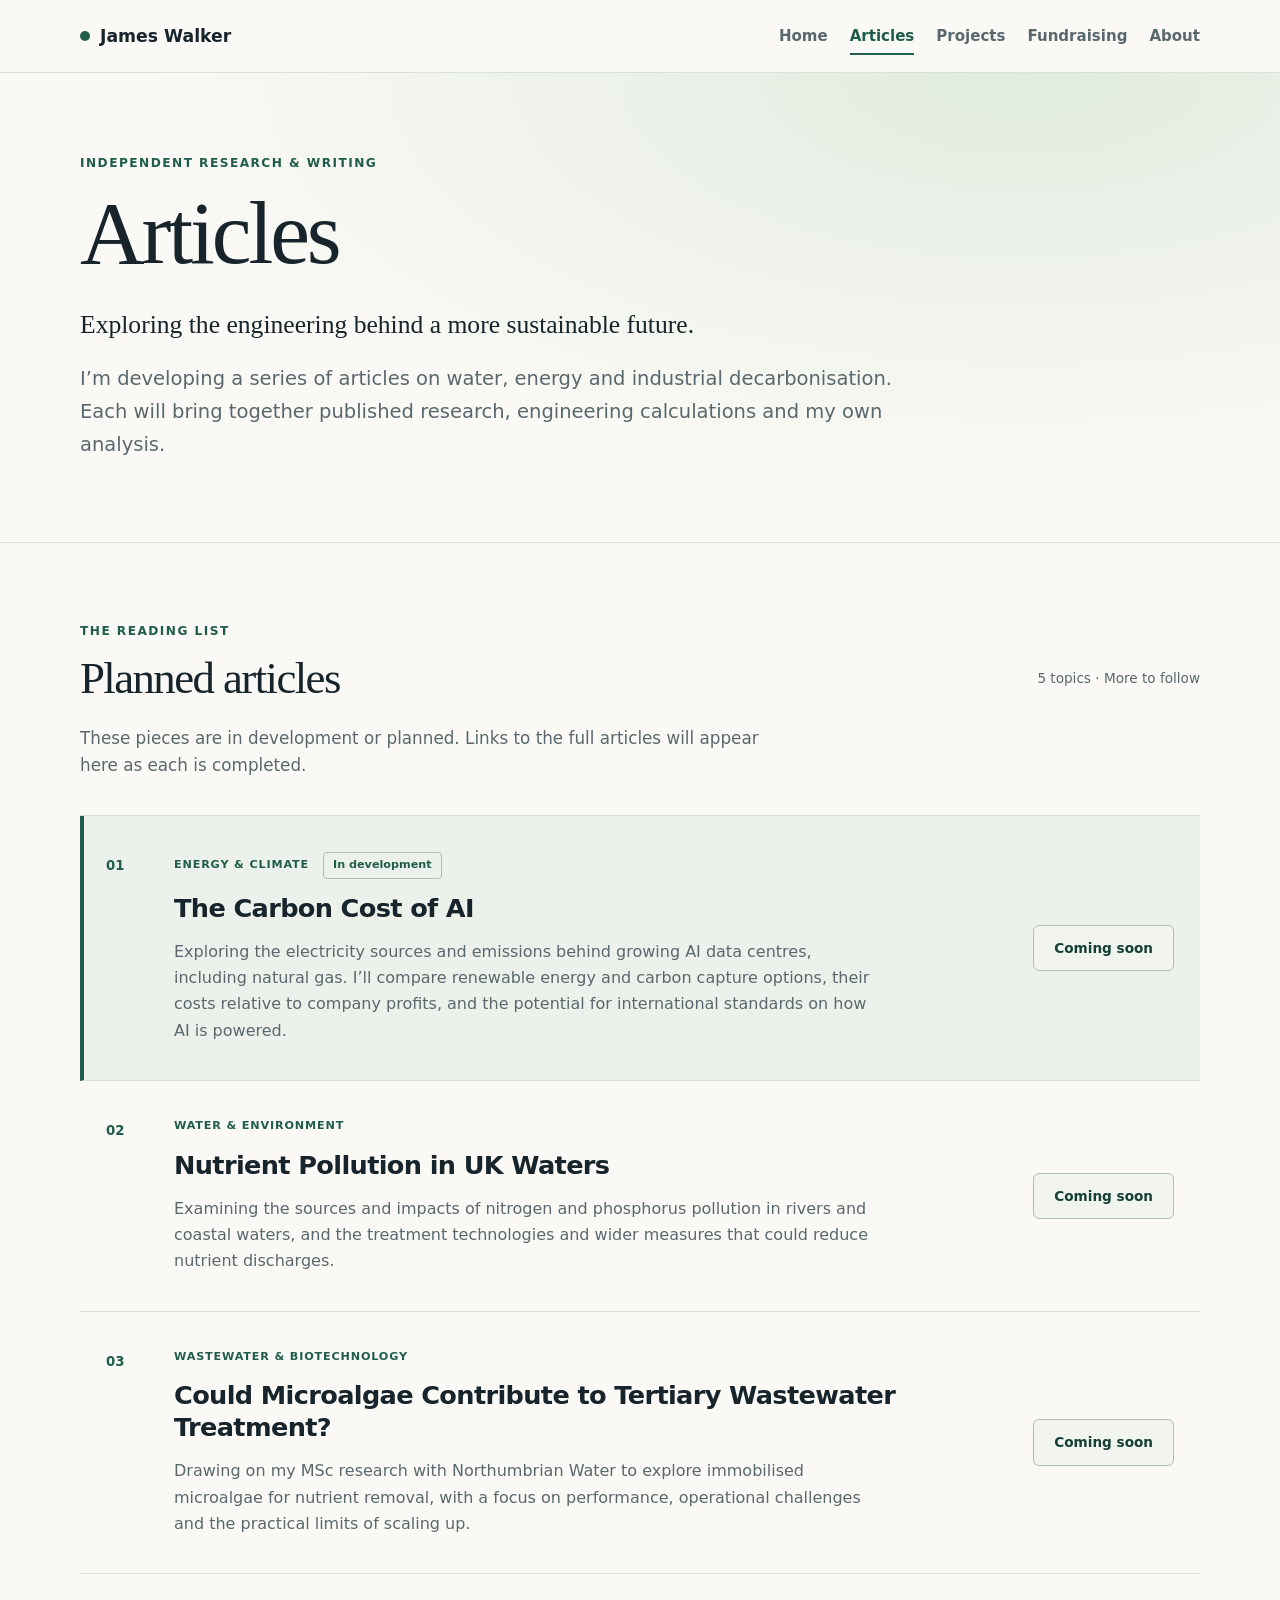
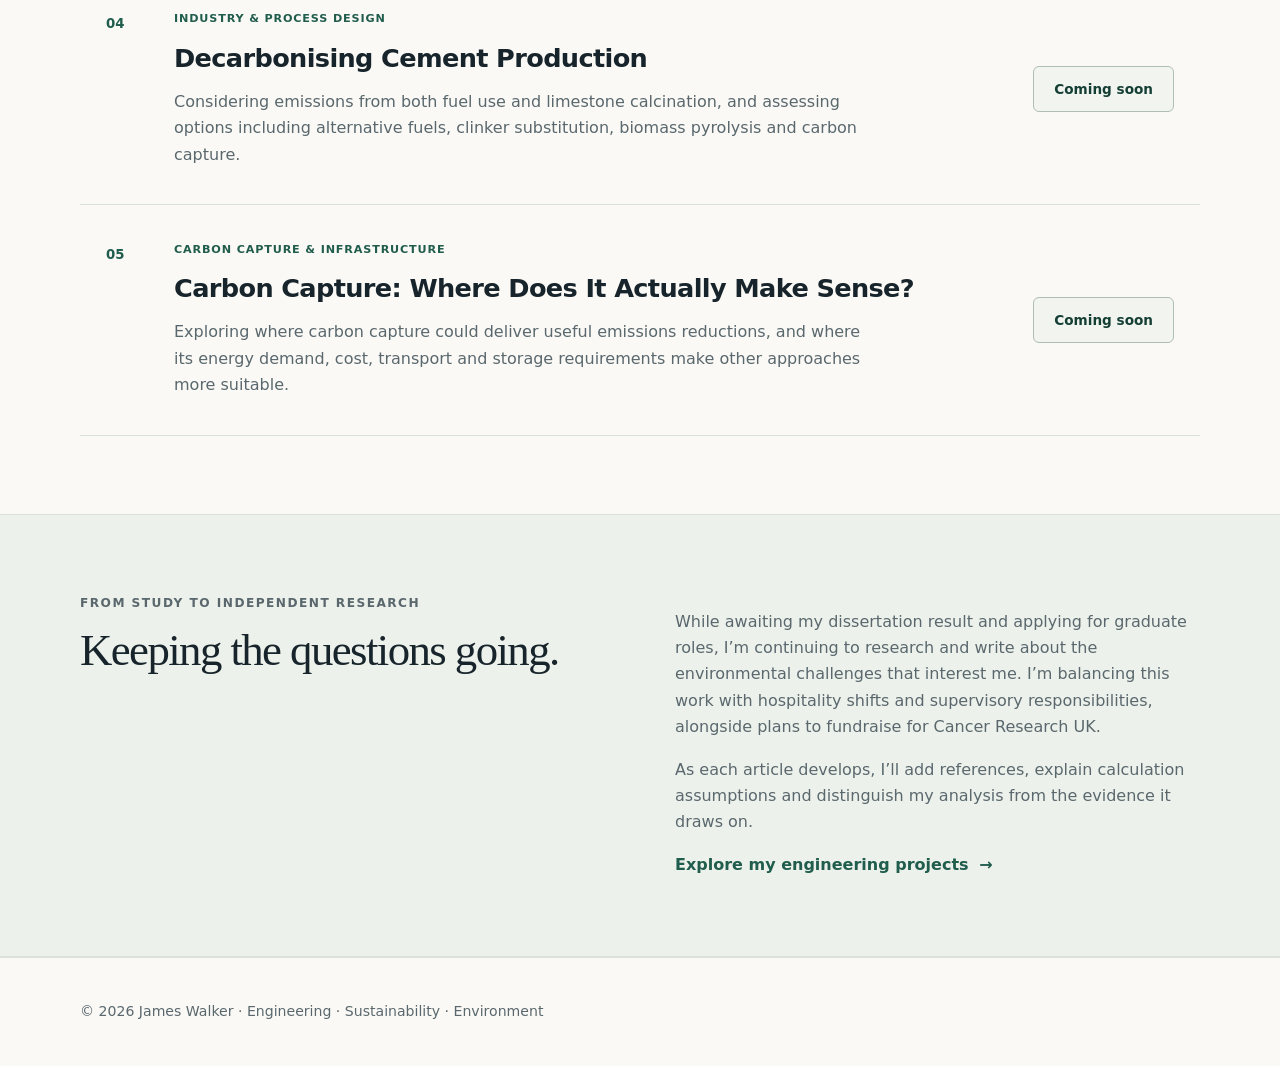
==== articles.html @ fddb204f "Refine portfolio layout and fundraising colours Simplify the homepage introduction and collection li" ====
<!DOCTYPE html>
<html lang="en">
<head>
  <meta charset="UTF-8">
  <meta name="viewport" content="width=device-width, initial-scale=1.0">
  <meta name="description" content="Planned engineering and sustainability articles by James Walker, covering AI emissions, water quality, microalgae, cement and carbon capture.">
  <link rel="canonical" href="https://jamesdwalker02.github.io/articles.html">
  <title>Articles | James Walker</title>
  <link rel="stylesheet" href="styles.css?v=20261007-1">
</head>
<body>
  <a class="skip-link" href="#main">Skip to content</a>
  <header>
    <div class="container nav">
      <a class="brand" href="index.html">James Walker</a>
      <nav aria-label="Main navigation">
        <a href="index.html">Home</a>
        <a class="active" aria-current="page" href="articles.html">Articles</a>
        <a href="projects.html">Projects</a>
        <a href="fundraising.html">Fundraising</a>
        <a href="index.html#about">About</a>
      </nav>
    </div>
  </header>
  <main id="main">
    <section class="articles-hero">
      <div class="container articles-hero-copy">
        <div>
          <p class="eyebrow">Independent research & writing</p>
          <h1>Articles</h1>
          <p class="intro">Exploring the engineering behind a more sustainable future.</p>
          <p class="page-description">I’m developing a series of articles on water, energy and industrial decarbonisation. Each will bring together published research, engineering calculations and my own analysis.</p>
        </div>
      </div>
    </section>
    <section class="section" aria-labelledby="planned-heading">
      <div class="container">
        <p class="eyebrow">The reading list</p>
        <div class="section-heading"><h2 id="planned-heading">Planned articles</h2><span class="collection-label">5 topics · More to follow</span></div>
        <p class="section-intro">These pieces are in development or planned. Links to the full articles will appear here as each is completed.</p>
        <div class="article-list">
          <article class="article-row article-row-featured">
            <span class="article-number" aria-hidden="true">01</span>
            <div class="article-copy">
              <p class="article-category">Energy & climate <span class="development-label">In development</span></p>
              <h3>The Carbon Cost of AI</h3>
              <p>Exploring the electricity sources and emissions behind growing AI data centres, including natural gas. I’ll compare renewable energy and carbon capture options, their costs relative to company profits, and the potential for international standards on how AI is powered.</p>
            </div>
            <!-- When published, replace this status box with an anchor to the completed article. -->
            <div class="article-availability"><span class="coming-soon">Coming soon</span></div>
          </article>
          <article class="article-row">
            <span class="article-number" aria-hidden="true">02</span>
            <div class="article-copy"><p class="article-category">Water & environment</p><h3>Nutrient Pollution in UK Waters</h3><p>Examining the sources and impacts of nitrogen and phosphorus pollution in rivers and coastal waters, and the treatment technologies and wider measures that could reduce nutrient discharges.</p></div>
            <div class="article-availability"><span class="coming-soon">Coming soon</span></div>
          </article>
          <article class="article-row">
            <span class="article-number" aria-hidden="true">03</span>
            <div class="article-copy"><p class="article-category">Wastewater & biotechnology</p><h3>Could Microalgae Contribute to Tertiary Wastewater Treatment?</h3><p>Drawing on my MSc research with Northumbrian Water to explore immobilised microalgae for nutrient removal, with a focus on performance, operational challenges and the practical limits of scaling up.</p></div>
            <div class="article-availability"><span class="coming-soon">Coming soon</span></div>
          </article>
          <article class="article-row">
            <span class="article-number" aria-hidden="true">04</span>
            <div class="article-copy"><p class="article-category">Industry & process design</p><h3>Decarbonising Cement Production</h3><p>Considering emissions from both fuel use and limestone calcination, and assessing options including alternative fuels, clinker substitution, biomass pyrolysis and carbon capture.</p></div>
            <div class="article-availability"><span class="coming-soon">Coming soon</span></div>
          </article>
          <article class="article-row">
            <span class="article-number" aria-hidden="true">05</span>
            <div class="article-copy"><p class="article-category">Carbon capture & infrastructure</p><h3>Carbon Capture: Where Does It Actually Make Sense?</h3><p>Exploring where carbon capture could deliver useful emissions reductions, and where its energy demand, cost, transport and storage requirements make other approaches more suitable.</p></div>
            <div class="article-availability"><span class="coming-soon">Coming soon</span></div>
          </article>
        </div>
      </div>
    </section>
    <section class="section alt">
      <div class="container two-col">
        <div><p class="eyebrow">From study to independent research</p><h2>Keeping the questions going.</h2></div>
        <div><p>While awaiting my dissertation result and applying for graduate roles, I’m continuing to research and write about the environmental challenges that interest me. I’m balancing this work with hospitality shifts and supervisory responsibilities, alongside plans to fundraise for Cancer Research UK.</p><p>As each article develops, I’ll add references, explain calculation assumptions and distinguish my analysis from the evidence it draws on.</p><a class="text-link" href="projects.html">Explore my engineering projects <span aria-hidden="true">→</span></a></div>
      </div>
    </section>
  </main>
  <footer><div class="container"><p>© 2026 James Walker · Engineering · Sustainability · Environment</p></div></footer>
</body>
</html>
---- styles.css ----
:root{--ink:#17242b;--muted:#5a686e;--paper:#f8faf9;--white:#fff;--green:#1f6b5b;--dark:#164f44;--soft:#e8f1ee;--line:#dce5e2}
*{box-sizing:border-box}html{scroll-behavior:smooth}body{margin:0;font-family:Inter,system-ui,-apple-system,"Segoe UI",sans-serif;color:var(--ink);background:var(--paper);line-height:1.65}.container{width:min(calc(100% - 40px),1120px);margin:auto}header{position:sticky;top:0;z-index:10;background:rgba(248,250,249,.95);border-bottom:1px solid var(--line);backdrop-filter:blur(10px)}.nav{min-height:72px;display:flex;align-items:center;justify-content:space-between;gap:30px}.brand{font-weight:800;text-decoration:none;color:var(--ink);font-size:1.08rem}nav{display:flex;gap:22px;flex-wrap:wrap}nav a{color:var(--muted);font-weight:600;text-decoration:none;font-size:.94rem}nav a:hover,.active{color:var(--green)}.hero{padding:105px 0 90px;background:linear-gradient(135deg,#f8faf9,#edf5f2);border-bottom:1px solid var(--line)}.hero-grid{display:grid;grid-template-columns:1.45fr .75fr;gap:70px;align-items:center}.eyebrow{margin:0 0 12px;color:var(--green);font-size:.76rem;font-weight:800;letter-spacing:.12em;text-transform:uppercase}h1,h2,h3{line-height:1.12;letter-spacing:-.035em}h1{margin:0;font-size:clamp(2.7rem,6vw,5.1rem);max-width:800px}h2{font-size:clamp(1.9rem,3.5vw,3rem);margin:0 0 20px}h3{font-size:1.35rem;margin:10px 0 12px}.intro{max-width:720px;color:var(--muted);font-size:1.1rem;margin:25px 0 30px}.button{display:inline-block;background:var(--green);color:white;text-decoration:none;font-weight:750;padding:12px 18px;border-radius:9px}.button:hover{background:var(--dark)}aside,.card{background:var(--white);border:1px solid var(--line);border-radius:15px;padding:28px}aside{box-shadow:0 16px 50px rgba(23,36,43,.07)}aside span,.card small,.fund-card small{color:var(--green);font-size:.75rem;font-weight:800;letter-spacing:.08em}.section{padding:78px 0}.alt{background:var(--soft);border-block:1px solid var(--line)}.grid{display:grid;grid-template-columns:repeat(3,1fr);gap:20px;margin-top:30px}.grid .card p,.two-col p,aside p{color:var(--muted)}.two-col{display:grid;grid-template-columns:1fr 1fr;gap:70px;align-items:start}.fund-card{background:var(--green);color:white;border-radius:16px;padding:34px}.fund-card small,.fund-card p{color:#e5f2ee}.fund-card strong{display:block;font-size:3rem;letter-spacing:-.04em;margin:8px 0}footer{border-top:1px solid var(--line);padding:28px 0;color:var(--muted);font-size:.88rem}@media(max-width:820px){.nav{align-items:flex-start;flex-direction:column;padding:18px 0}.hero{padding:70px 0 60px}.hero-grid,.grid,.two-col{grid-template-columns:1fr;gap:28px}.section{padding:58px 0}}@media(max-width:520px){.container{width:min(calc(100% - 28px),1120px)}h1{font-size:2.6rem}nav{gap:12px 16px}}

.donate-button {
  display: inline-block;
  margin-top: 12px;
  padding: 12px 18px;
  background: white;
  color: #1f6b5b;
  border-radius: 9px;
  text-decoration: none;
  font-weight: 750;
}

.donate-button:hover {
  background: #e8f1ee;
}

/* FUNDRAISING PAGE */

.fundraising-hero {
  padding: 90px 0 80px;
  background: linear-gradient(135deg, #f8faf9, #edf5f2);
  border-bottom: 1px solid var(--line);
}

.fundraising-hero-grid {
  display: grid;
  grid-template-columns: 1.3fr .7fr;
  gap: 70px;
  align-items: center;
}

.fundraising-hero h1 {
  font-size: clamp(2.8rem, 5vw, 4.7rem);
}

.story-grid {
  display: grid;
  grid-template-columns: .75fr 1.25fr;
  gap: 90px;
  align-items: start;
}

.story-text {
  max-width: 700px;
}

.story-text p {
  color: var(--muted);
  font-size: 1.05rem;
  margin-top: 0;
  margin-bottom: 20px;
}

.section-intro {
  color: var(--muted);
  max-width: 720px;
  font-size: 1.05rem;
  margin-bottom: 35px;
}

.challenge-list {
  display: grid;
  gap: 16px;
  margin-top: 35px;
}

.challenge-card {
  display: grid;
  grid-template-columns: 220px 1fr;
  gap: 35px;
  padding: 28px 30px;
  background: white;
  border: 1px solid var(--line);
  border-radius: 15px;
}

.challenge-card h3 {
  margin-top: 0;
}

.challenge-card p {
  color: var(--muted);
  margin-bottom: 10px;
  max-width: 720px;
}

.challenge-date {
  color: var(--green);
  font-size: .75rem;
  font-weight: 800;
  letter-spacing: .08em;
}

.status {
  display: inline-block;
  margin-top: 5px;
  padding: 5px 10px;
  border-radius: 20px;
  font-size: .72rem;
  font-weight: 750;
}

.status.confirmed {
  background: var(--green);
  color: white;
}

.status.planned {
  background: var(--soft);
  color: var(--dark);
}

.more-card {
  border: 2px dashed #b8cbc5;
  background: transparent;
}

.donation-cta {
  text-align: center;
  max-width: 720px;
}

.donation-cta p {
  color: var(--muted);
  font-size: 1.05rem;
  margin: 0 auto 25px;
}

@media(max-width:820px) {
  .fundraising-hero {
    padding: 65px 0 55px;
  }

  .fundraising-hero-grid,
  .story-grid,
  .challenge-card {
    grid-template-columns: 1fr;
    gap: 25px;
  }

  .challenge-card {
    padding: 24px;
  }
}

.fundraising-link {
  display: block;
  width: fit-content;
  margin-top: 16px;
  color: white;
  font-weight: 650;
  text-decoration: none;
}

.fundraising-link:hover {
  text-decoration: underline;
}

/* Portfolio refresh: shared navigation, editorial headings and article collection. */
:root { --paper: #faf9f5; --green: #205d4d; --dark: #153f35; --soft: #edf1eb; --line: #d9e1d9; }
body { -webkit-font-smoothing: antialiased; }
header { background: rgba(250, 249, 245, .97); }
.brand { display: inline-flex; align-items: center; gap: 10px; }
.brand::before { content: ""; width: 10px; height: 10px; border-radius: 50%; background: var(--green); }
nav a { padding: 5px 0; }
nav a.active { box-shadow: 0 2px 0 var(--green); }
main [id] { scroll-margin-top: 110px; }
h1, h2 { font-family: Georgia, "Times New Roman", serif; font-weight: 500; letter-spacing: -.035em; }
h1 { font-size: clamp(3rem, 5.4vw, 4.8rem); line-height: 1.08; }
h2 { line-height: 1.16; }
h3 { letter-spacing: -.025em; line-height: 1.25; }
.hero { padding: 86px 0; background: radial-gradient(ellipse at 90% 30%, #e1ebdf 0, transparent 55%), var(--paper); }
.hero-grid { grid-template-columns: 1.4fr 1fr; gap: 60px; }
.intro { font-size: 1.07rem; }
.hero-actions { display: flex; flex-wrap: wrap; align-items: center; gap: 22px; }
.button, .donate-button { border-radius: 6px; }
.button span { margin-left: 10px; }
.text-link { color: var(--green); font-weight: 700; text-decoration: none; text-underline-offset: 5px; }
.text-link:hover { text-decoration: underline; }
.text-link span { margin-left: 5px; }
.focus-card { padding: 35px; background: var(--dark); color: white; border-color: var(--dark); box-shadow: 0 22px 45px rgba(21, 63, 53, .12); }
.focus-card > span { color: #c3d8ce; text-transform: uppercase; }
.focus-card h2 { margin-top: 24px; font-size: 2.35rem; }
.focus-card p { color: #e0eae4; }
.focus-list { list-style: none; padding: 0; margin: 28px 0 0; }
.focus-list li { padding: 12px 0; border-top: 1px solid #527469; font-size: .94rem; }
.focus-list li span { color: #b7d0c3; margin-right: 16px; font-size: .76rem; }
.section-heading { display: flex; justify-content: space-between; align-items: center; gap: 24px; }
.section-heading h2 { margin-bottom: 0; }
.section-intro { margin-top: 20px; }
.card { border-radius: 12px; }
.article-preview-grid { display: grid; grid-template-columns: 1.4fr 1fr; gap: 24px; }
.feature-card { border-radius: 12px; padding: 34px; background: var(--dark); color: white; display: flex; flex-direction: column; }
.feature-meta { display: flex; align-items: center; flex-wrap: wrap; gap: 15px; justify-content: space-between; }
.feature-meta small { font-size: .72rem; font-weight: 800; letter-spacing: .09em; color: #c3d8ce; }
.status-light { padding: 4px 10px; font-size: .72rem; border: 1px solid #718e80; border-radius: 20px; color: #e0eae4; }
.feature-card h3 { font-family: Georgia, "Times New Roman", serif; font-size: clamp(2rem, 3vw, 2.7rem); font-weight: 500; margin: 32px 0 12px; }
.feature-card p { color: #e0eae4; max-width: 510px; margin-top: 0; }
.feature-footer { display: flex; gap: 20px; align-items: center; flex-wrap: wrap; margin-top: auto; padding-top: 24px; }
.feature-footer a { color: white; font-weight: 650; font-size: .88rem; text-decoration: none; text-underline-offset: 5px; }
.feature-footer a:hover { text-decoration: underline; }
.coming-soon { display: inline-block; border: 1px solid #aebeb3; background: #f2f5ef; color: var(--dark); padding: 11px 20px; border-radius: 6px; font-size: .85rem; font-weight: 700; white-space: nowrap; }
.coming-soon-light { color: white; background: #2b5447; border-color: #8ba798; }
.preview-card { display: flex; flex-direction: column; align-items: flex-start; padding: 34px; }
.preview-card h3 { font-family: Georgia, "Times New Roman", serif; font-weight: 500; font-size: 2rem; margin-top: 22px; }
.preview-card p { color: var(--muted); margin-top: 0; }
.preview-card .coming-soon { margin-top: auto; }
.preview-card .text-link { margin-top: 18px; font-size: .88rem; }
.articles-hero { padding: 80px 0; border-bottom: 1px solid var(--line); background: radial-gradient(ellipse at 80% 0, #e1ebdf 0, transparent 60%), var(--paper); }
.articles-hero-grid { display: grid; grid-template-columns: 1.35fr 1fr; align-items: center; gap: 80px; }
.articles-hero h1 { font-size: clamp(3.8rem, 7vw, 6rem); }
.articles-hero .intro { color: var(--ink); font-family: Georgia, "Times New Roman", serif; font-size: 1.6rem; line-height: 1.4; margin-bottom: 18px; }
.page-description { color: var(--muted); max-width: 580px; }
.research-note { border-radius: 12px; box-shadow: none; border-left: 4px solid var(--green); }
.research-note > span:first-child { text-transform: uppercase; }
.research-note h2 { font-size: 2rem; margin: 20px 0 16px; }
.research-note .status { color: var(--dark); }
.collection-label { color: var(--muted); font-size: .85rem; }
.article-list { border-top: 1px solid var(--line); }
.article-row { display: grid; grid-template-columns: 40px minmax(0, 1fr) 165px; gap: 28px; align-items: start; padding: 36px 26px; border-bottom: 1px solid var(--line); }
.article-row-featured { background: var(--soft); border-left: 4px solid var(--green); padding-left: 22px; }
.article-number { color: var(--green); font-size: .83rem; font-weight: 700; padding-top: 3px; }
.article-category { margin: 0 0 14px; color: var(--green); text-transform: uppercase; letter-spacing: .075em; font-size: .7rem; font-weight: 800; display: flex; flex-wrap: wrap; align-items: center; gap: 14px; }
.development-label { letter-spacing: 0; text-transform: none; padding: 3px 9px; border: 1px solid #aebeb3; border-radius: 4px; }
.article-copy h3 { margin: 0 0 14px; font-size: clamp(1.3rem, 2vw, 1.65rem); }
.article-copy > p:last-child { color: var(--muted); margin: 0; max-width: 700px; }
.article-availability { align-self: center; text-align: right; }
.skip-link { position: fixed; top: -100px; left: 16px; z-index: 100; padding: 10px 18px; color: white; background: var(--dark); }
.skip-link:focus { top: 12px; }
a:focus-visible { outline: 3px solid #b86b2d; outline-offset: 5px; }
@media (max-width: 820px) {
  .hero-grid, .article-preview-grid, .articles-hero-grid { grid-template-columns: 1fr; gap: 32px; }
  .hero, .articles-hero { padding: 58px 0; }
  .focus-card h2 { font-size: 2rem; }
  .section-heading { align-items: flex-start; flex-direction: column; gap: 14px; }
  .article-row { grid-template-columns: 30px minmax(0, 1fr); gap: 20px; padding: 28px 20px; }
  .article-row-featured { padding-left: 16px; }
  .article-availability { grid-column: 2; text-align: left; }
  main [id] { scroll-margin-top: 145px; }
}
@media (max-width: 520px) {
  .nav { gap: 12px; }
  nav { gap: 6px 15px; }
  nav a { font-size: .84rem; }
  h1 { font-size: 2.85rem; }
  .hero-actions { align-items: flex-start; flex-direction: column; gap: 18px; }
  .focus-card, .feature-card, .preview-card, .research-note { padding: 25px; }
  .article-row { grid-template-columns: 24px minmax(0, 1fr); gap: 14px; padding: 26px 12px; }
  .article-row-featured { padding-left: 8px; }
  .coming-soon { padding: 10px 16px; }
}
@media (prefers-reduced-motion: reduce) { html { scroll-behavior: auto; } }

/* Personal introduction and detailed project stories. */
.personal-note { padding: 32px; background: #f3f5ef; border-left: 4px solid var(--green); border-radius: 0 12px 12px 0; box-shadow: none; }
.personal-note h2 { font-size: 2rem; margin: 12px 0 20px; }
.personal-note p:not(.eyebrow) { color: var(--ink); font-size: .95rem; line-height: 1.7; margin: 0 0 18px; }
.personal-note p:last-child { margin-bottom: 0; }
.projects-hero { padding: 70px 0 60px; background: var(--soft); border-bottom: 1px solid var(--line); }
.projects-hero h1 { max-width: 900px; }
.projects-hero .page-description { max-width: 780px; }
.project-index { display: flex; flex-wrap: wrap; gap: 12px; margin-top: 30px; }
.project-index a { border: 1px solid #aebeb3; border-radius: 6px; padding: 8px 13px; color: var(--dark); background: var(--paper); font-size: .88rem; }
.project-index a:hover { background: white; }
.project-detail { display: grid; grid-template-columns: 1fr 1.4fr; gap: 70px; align-items: start; }
.project-title h2 { font-size: clamp(2rem, 3vw, 2.8rem); }
.project-title > p:last-child { color: var(--muted); max-width: 330px; }
.project-body > p { color: var(--muted); margin: 0 0 22px; }
.project-body h3 { margin: 28px 0 12px; font-size: 1.15rem; }
.project-skills { padding-left: 20px; color: var(--muted); margin: 0 0 24px; }
.project-skills li { padding: 3px 0; }
.project-source { font-size: .86rem; }
.project-source a { color: var(--green); text-underline-offset: 3px; }
.grid .text-link { display: inline-block; margin-top: 8px; font-size: .86rem; }
@media (max-width: 820px) {
  .project-detail { grid-template-columns: 1fr; gap: 24px; }
  .project-title > p:last-child { max-width: 100%; }
  .projects-hero { padding: 50px 0; }
}
@media (max-width: 520px) {
  .personal-note { padding: 24px; }
  .project-index { gap: 10px; }
}

/* Official Cancer Research UK fundraiser artwork, displayed without cropping. */
.charity-artwork { margin: 24px 0 0; }
.charity-artwork img { display: block; width: 180px; max-width: 100%; height: auto; }

/* Personal photographs: preserve complete images and pair them with their context. */
.fundraising-overview { align-items: center; }
.race-photo { margin: 24px 0 0; }
.race-photo img { display: block; width: 100%; height: auto; border-radius: 10px; }
.race-photo figcaption { margin-top: 12px; color: var(--muted); font-size: .88rem; line-height: 1.6; }
.fundraising-sidebar .charity-artwork img { width: 140px; margin: 0 auto; }
.project-photo-section { margin-top: 50px; }
.project-photo-section > h3 { font-family: Georgia, "Times New Roman", serif; font-weight: 500; font-size: 1.7rem; margin-bottom: 24px; }
.project-photo-grid { display: grid; grid-template-columns: repeat(4, minmax(0, 1fr)); gap: 20px; }
.project-photo { margin: 0; background: white; border: 1px solid var(--line); border-radius: 10px; overflow: hidden; }
.project-photo a { display: block; }
.project-photo img { display: block; width: 100%; height: auto; }
.project-photo figcaption { padding: 18px; color: var(--muted); font-size: .86rem; line-height: 1.6; }
.project-photo figcaption strong { display: block; color: var(--ink); font-size: 1rem; margin-bottom: 8px; }
@media (max-width: 980px) { .project-photo-grid { grid-template-columns: repeat(2, minmax(0, 1fr)); } }
@media (max-width: 520px) { .project-photo-grid { grid-template-columns: 1fr; } }

/* A quieter homepage introduction and clearer article context. */
.home-hero { padding: 60px 0; }
.home-introduction { display: grid; gap: 28px; }
.home-hero h1 { max-width: 100%; font-family: inherit; font-weight: 500; font-size: clamp(1.7rem, 3.2vw, 2.5rem); line-height: 1.3; letter-spacing: -.025em; }
.home-hero .intro { max-width: 940px; font-size: 1.12rem; margin: 22px 0 0; }
.home-hero .personal-note { padding: 28px 32px; }
.home-hero .personal-note h2 { margin: 0 0 18px; font-size: 1.8rem; }
.home-hero .personal-note p { max-width: 940px; font-size: 1rem; }
.grid .card .project-mark { display: inline-block; margin: 2px 0 8px; padding: 5px 10px; border-radius: 5px; background: var(--soft); color: var(--dark); font-size: .82rem; font-weight: 700; }
.articles-hero .page-description { max-width: 850px; font-size: 1.22rem; line-height: 1.7; margin-bottom: 0; }
.projects-hero .page-description { margin-top: 24px; }

/* Fundraising uses the blue, purple and pink of the CRUK artwork. */
.cruk-theme {
  --ink: #201451;
  --muted: #51496a;
  --green: #44258e;
  --dark: #28155f;
  --soft: #f1edfa;
  --line: #ddd3ee;
  --cruk-blue: #243b98;
  --cruk-purple: #64268e;
  --cruk-pink: #d5007f;
  --cruk-pink-dark: #b10069;
  color: var(--ink);
}
.fundraising-highlight { background: linear-gradient(125deg, #eaf0ff, #f3edff 55%, #ffeaf5); border-block: 1px solid var(--line); border-top: 4px solid var(--cruk-pink); }
.fundraising-highlight h2 { color: var(--cruk-purple); }
.cruk-theme .fund-card { background: linear-gradient(125deg, var(--cruk-blue), var(--cruk-purple)); border: 1px solid #7660aa; box-shadow: 0 16px 40px rgba(51, 27, 109, .12); }
.cruk-theme .fund-card small, .cruk-theme .fund-card p { color: #f5efff; }
.cruk-theme .donate-button, .cruk-theme .button { background: var(--cruk-pink); color: white; border: 2px solid transparent; min-height: 52px; padding: 13px 18px; text-align: center; line-height: 1.4; }
.cruk-theme .donate-button:hover, .cruk-theme .button:hover { background: var(--cruk-pink-dark); }
.fundraising-actions { display: grid; gap: 12px; margin-top: 24px; }
.fundraising-actions > a { display: flex; align-items: center; justify-content: space-between; gap: 12px; width: 100%; margin: 0; }
.cruk-theme .fundraising-link { padding: 13px 18px; min-height: 52px; border: 2px solid white; border-radius: 6px; background: white; color: var(--cruk-blue); font-weight: 750; line-height: 1.4; text-decoration: none; }
.cruk-theme .fundraising-link:hover { background: #f8eafa; border-color: #f8eafa; }
.fundraising-highlight .charity-artwork { width: fit-content; margin: 24px auto 0; padding: 16px; background: white; border: 1px solid var(--line); border-radius: 12px; }
.fundraising-highlight .charity-artwork img { width: 150px; }
.cruk-theme a:focus-visible { outline-color: #ffb830; }

.fundraising-page { background: #f9f6ff; }
.fundraising-page header { background: rgba(249, 246, 255, .97); }
.fundraising-page .fundraising-hero { background: linear-gradient(125deg, var(--cruk-blue), var(--cruk-purple)); color: white; }
.fundraising-page .fundraising-hero .eyebrow { color: #ffd0eb; }
.fundraising-page .fundraising-hero .intro { color: #f5efff; }
.fundraising-page .fundraising-hero .fund-card { background: rgba(255, 255, 255, .1); border-color: rgba(255, 255, 255, .35); box-shadow: none; }
.fundraising-page .section { background: #f9f6ff; }
.fundraising-page .section.alt { background: linear-gradient(125deg, #eef0ff, #f3edff 55%, #ffeaf5); }
.fundraising-page .challenge-card { border-color: var(--line); border-left: 4px solid var(--cruk-blue); }
.fundraising-page .more-card { border: 2px dashed #b291cf; background: white; }
.fundraising-page .section:last-child { background: #ffeaf5; border-top: 1px solid var(--line); }
.fundraising-page footer { background: #f1edfa; }
@media (max-width: 520px) {
  .home-hero { padding: 42px 0; }
  .home-hero .personal-note { padding: 24px; }
  .home-hero .intro, .articles-hero .page-description { font-size: 1.08rem; }
  .fundraising-highlight .fund-card { padding: 26px; }
}
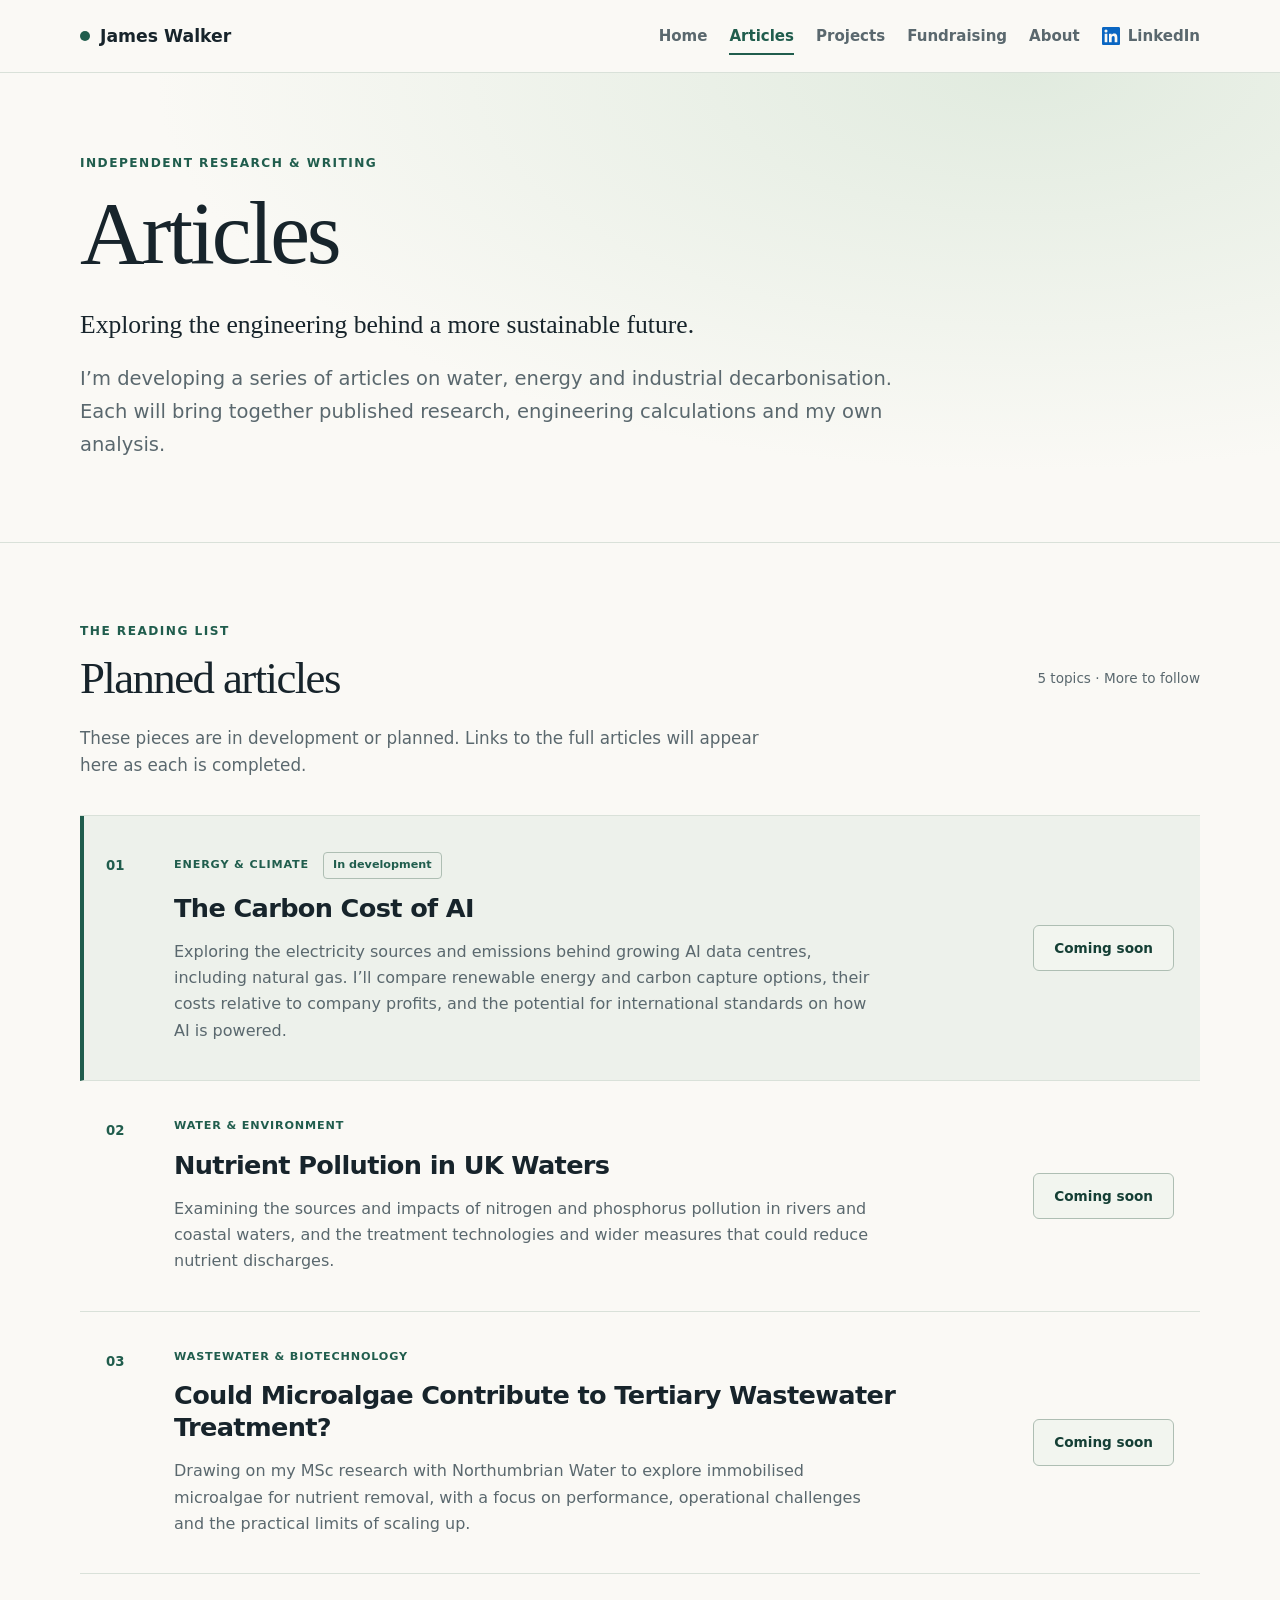
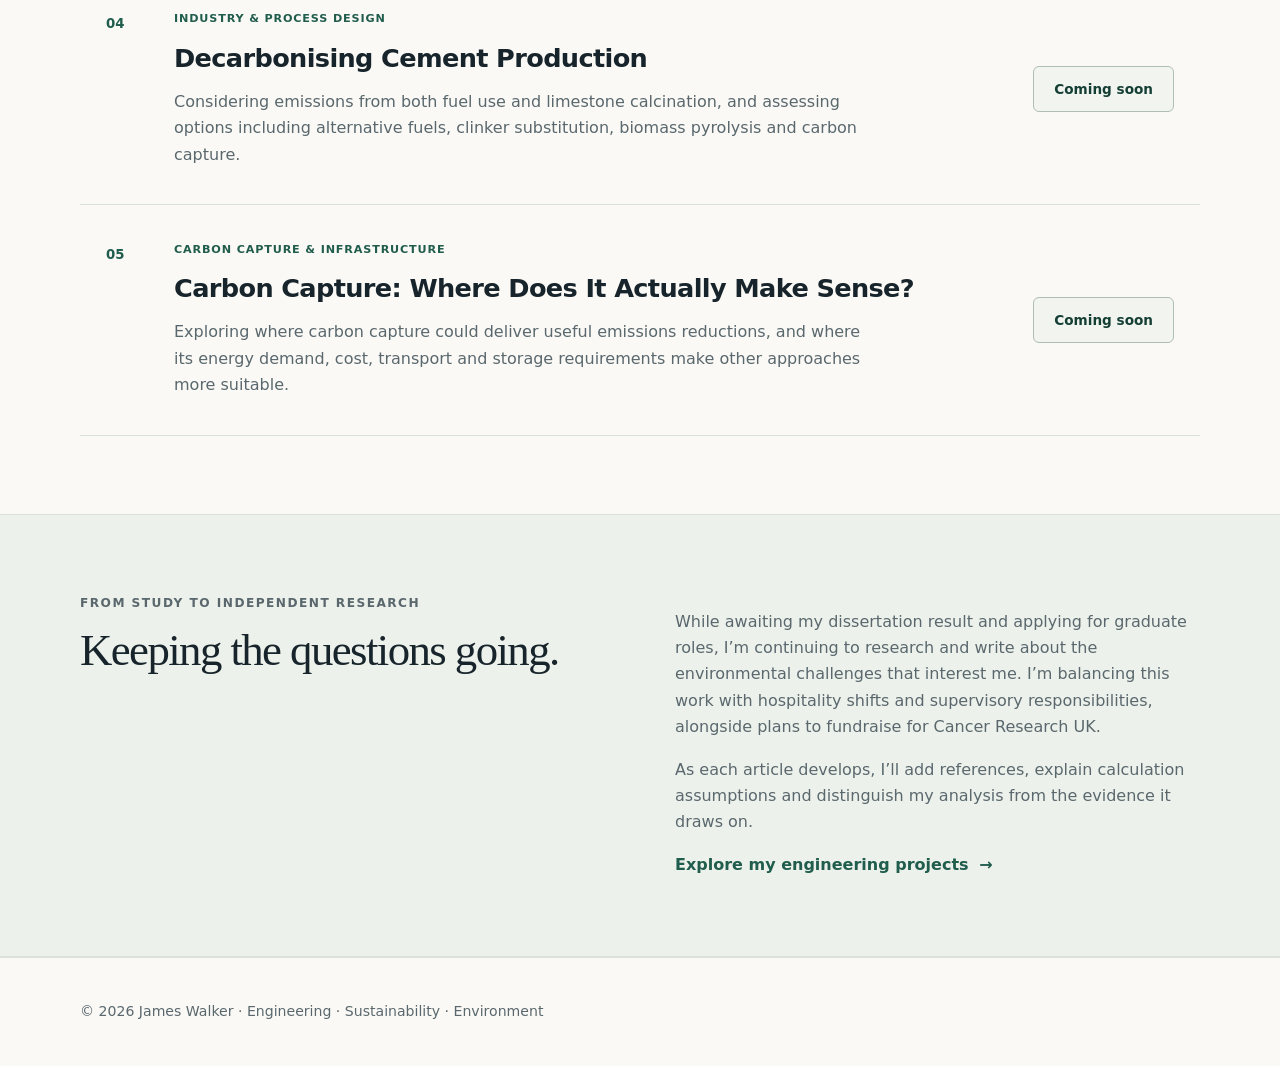
==== commit 7ba21bf8: "Add LinkedIn links to portfolio navigation and About Link James’s public LinkedIn profile from the n" ====
--- a/articles.html
+++ b/articles.html
@@ -6,7 +6,7 @@
   <meta name="description" content="Planned engineering and sustainability articles by James Walker, covering AI emissions, water quality, microalgae, cement and carbon capture.">
   <link rel="canonical" href="https://jamesdwalker02.github.io/articles.html">
   <title>Articles | James Walker</title>
-  <link rel="stylesheet" href="styles.css?v=20261007-1">
+  <link rel="stylesheet" href="styles.css?v=20261007-3">
 </head>
 <body>
   <a class="skip-link" href="#main">Skip to content</a>
@@ -19,6 +19,7 @@
         <a href="projects.html">Projects</a>
         <a href="fundraising.html">Fundraising</a>
         <a href="index.html#about">About</a>
+        <a class="linkedin-link" href="https://www.linkedin.com/in/jamesdwalker2002/" target="_blank" rel="noopener noreferrer"><img src="linkedin.svg" alt="" width="18" height="18">LinkedIn</a>
       </nav>
     </div>
   </header>
--- a/styles.css
+++ b/styles.css
@@ -254,6 +254,12 @@
 @media (prefers-reduced-motion: reduce) { html { scroll-behavior: auto; } }
 
 /* Personal introduction and detailed project stories. */
+header nav { align-items: center; }
+.linkedin-link { display: inline-flex; align-items: center; gap: 8px; white-space: nowrap; }
+.linkedin-link img { display: block; flex: none; width: 18px; height: 18px; }
+.about-links { display: flex; flex-wrap: wrap; align-items: center; gap: 14px 26px; margin-top: 24px; }
+.about-links .linkedin-link { color: var(--green); font-weight: 700; text-decoration: none; text-underline-offset: 5px; }
+.about-links .linkedin-link:hover { text-decoration: underline; }
 .personal-note { padding: 32px; background: #f3f5ef; border-left: 4px solid var(--green); border-radius: 0 12px 12px 0; box-shadow: none; }
 .personal-note h2 { font-size: 2rem; margin: 12px 0 20px; }
 .personal-note p:not(.eyebrow) { color: var(--ink); font-size: .95rem; line-height: 1.7; margin: 0 0 18px; }
@@ -266,7 +272,7 @@
 .project-index a:hover { background: white; }
 .project-detail { display: grid; grid-template-columns: 1fr 1.4fr; gap: 70px; align-items: start; }
 .project-title h2 { font-size: clamp(2rem, 3vw, 2.8rem); }
-.project-title > p:last-child { color: var(--muted); max-width: 330px; }
+.project-title > p:not(.eyebrow):not(.project-mark) { color: var(--muted); max-width: 330px; }
 .project-body > p { color: var(--muted); margin: 0 0 22px; }
 .project-body h3 { margin: 28px 0 12px; font-size: 1.15rem; }
 .project-skills { padding-left: 20px; color: var(--muted); margin: 0 0 24px; }
@@ -276,7 +282,7 @@
 .grid .text-link { display: inline-block; margin-top: 8px; font-size: .86rem; }
 @media (max-width: 820px) {
   .project-detail { grid-template-columns: 1fr; gap: 24px; }
-  .project-title > p:last-child { max-width: 100%; }
+  .project-title > p:not(.eyebrow):not(.project-mark) { max-width: 100%; }
   .projects-hero { padding: 50px 0; }
 }
 @media (max-width: 520px) {
@@ -316,6 +322,7 @@
 .grid .card .project-mark { display: inline-block; margin: 2px 0 8px; padding: 5px 10px; border-radius: 5px; background: var(--soft); color: var(--dark); font-size: .82rem; font-weight: 700; }
 .articles-hero .page-description { max-width: 850px; font-size: 1.22rem; line-height: 1.7; margin-bottom: 0; }
 .projects-hero .page-description { margin-top: 24px; }
+.project-title .project-mark { display: inline-block; margin-top: 12px; padding: 6px 12px; border: 1px solid #cadad1; border-radius: 6px; background: var(--paper); color: var(--dark); font-size: .86rem; }
 
 /* Fundraising uses the blue, purple and pink of the CRUK artwork. */
 .cruk-theme {
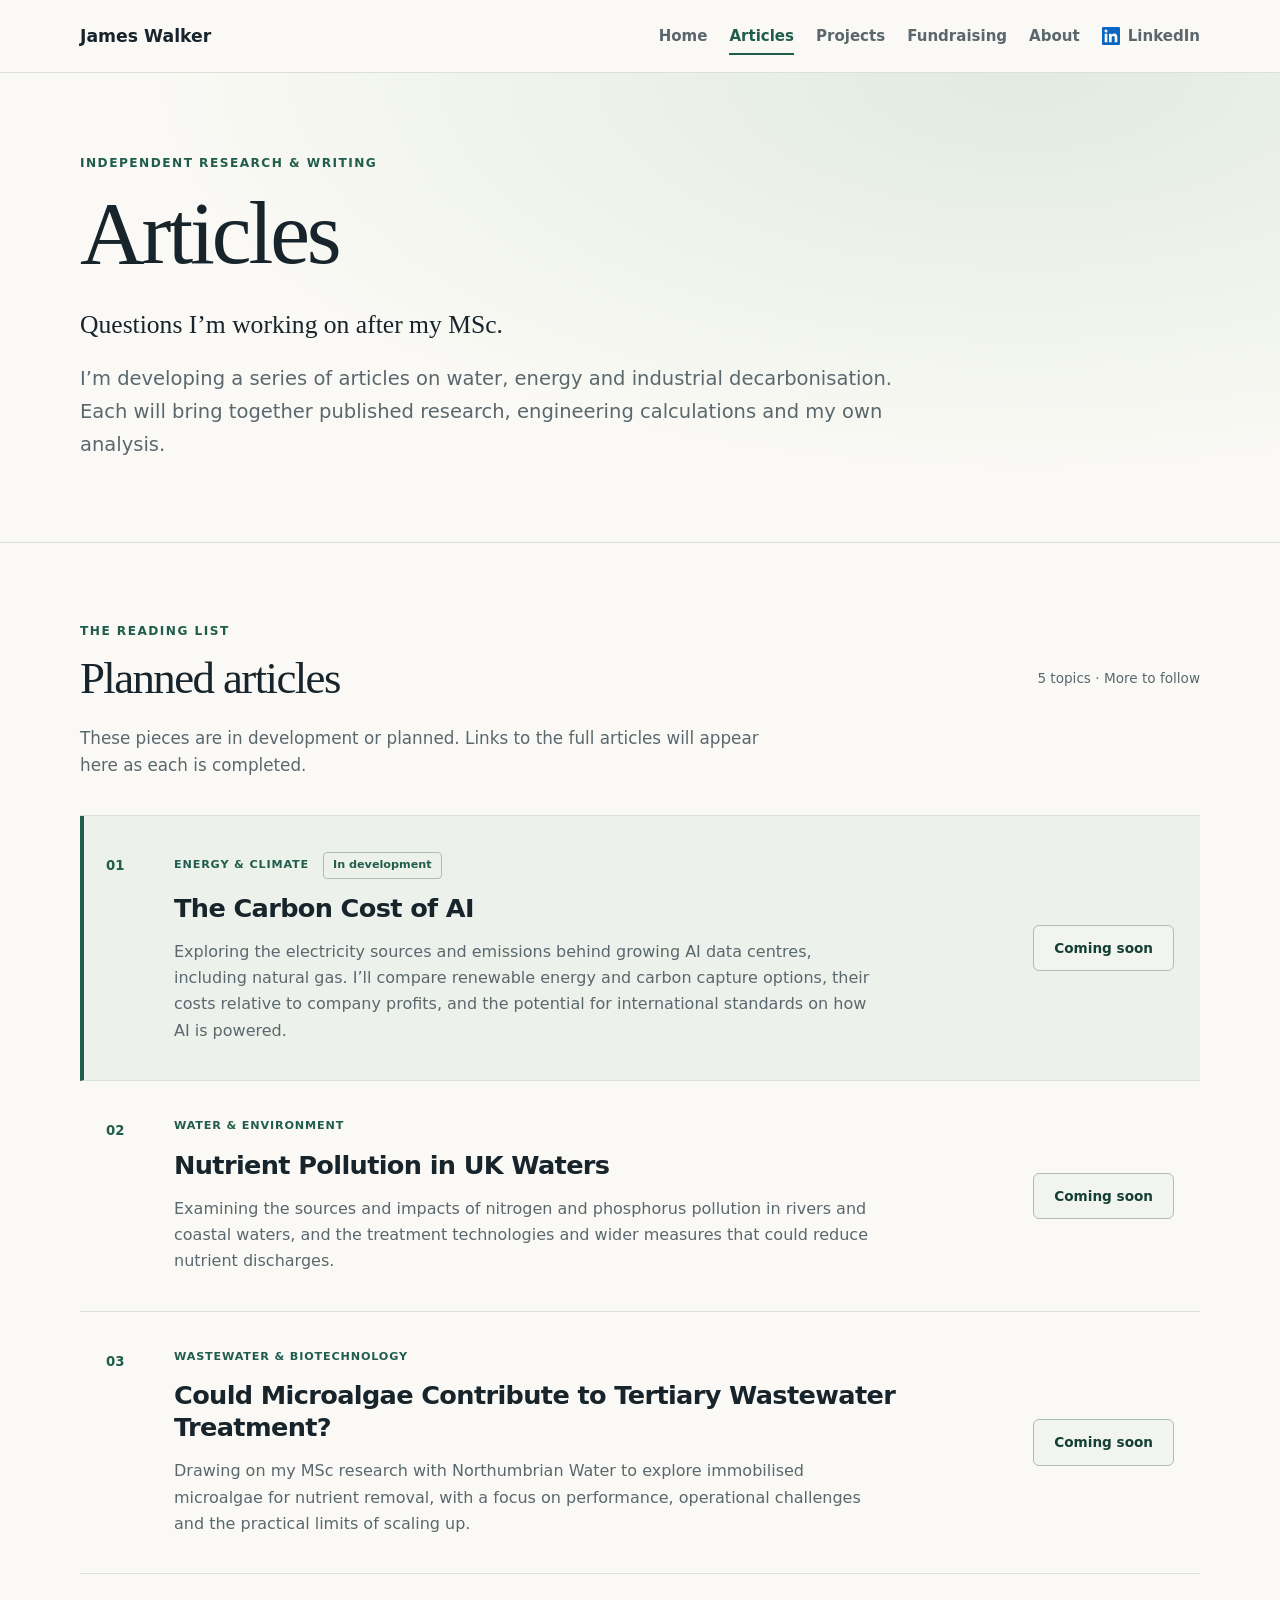
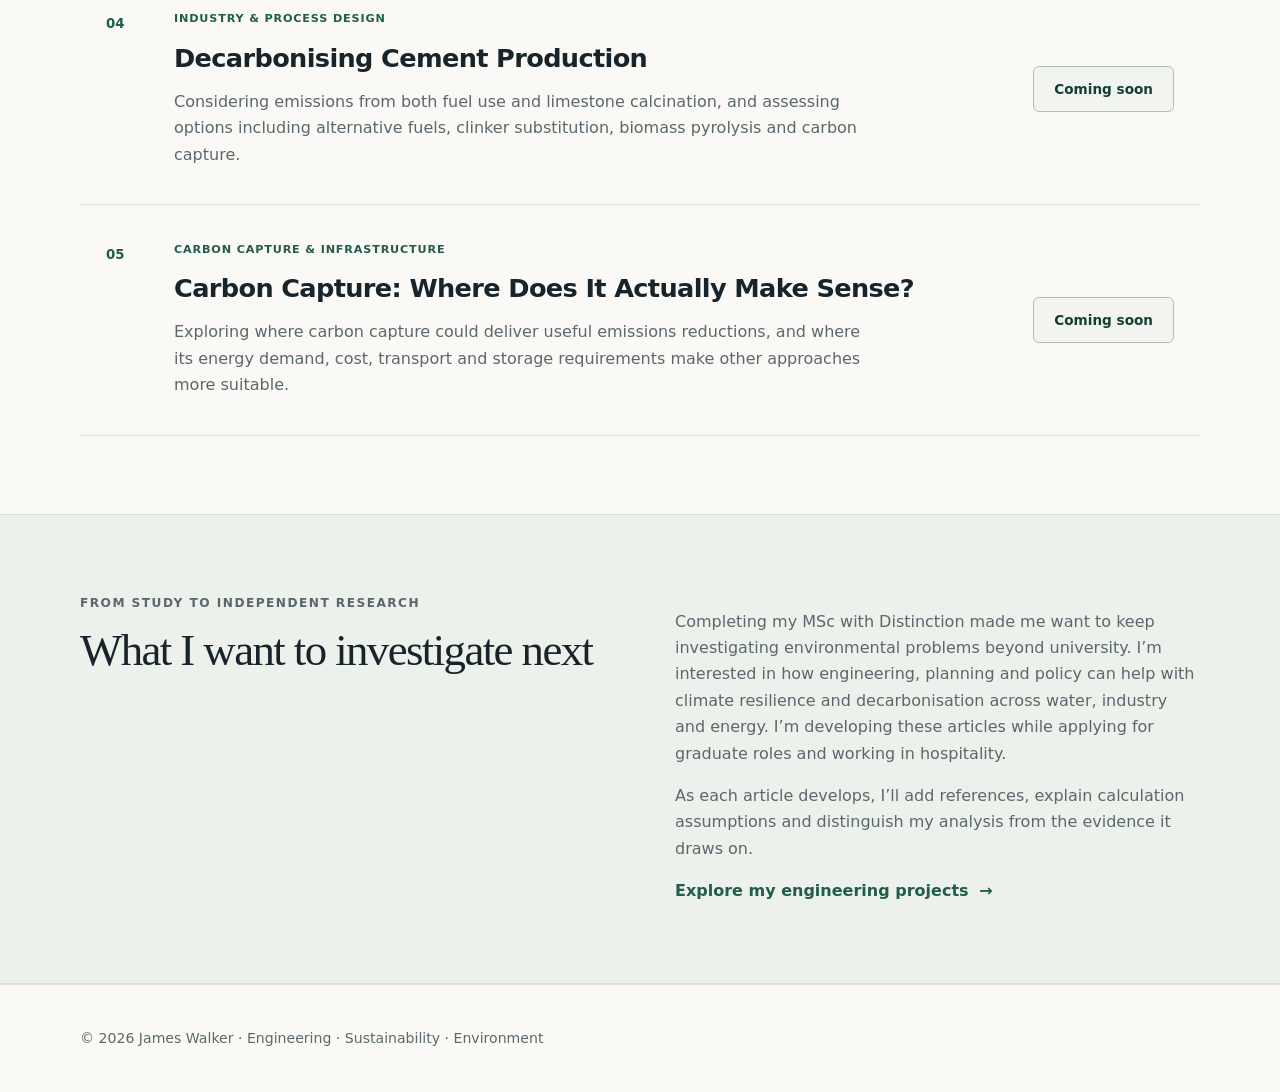
==== commit 4bc3a317: "Update MSc results, personal profile and fundraising plans Move Cancer Research UK below the introdu" ====
--- a/articles.html
+++ b/articles.html
@@ -6,7 +6,7 @@
   <meta name="description" content="Planned engineering and sustainability articles by James Walker, covering AI emissions, water quality, microalgae, cement and carbon capture.">
   <link rel="canonical" href="https://jamesdwalker02.github.io/articles.html">
   <title>Articles | James Walker</title>
-  <link rel="stylesheet" href="styles.css?v=20261007-3">
+  <link rel="stylesheet" href="styles.css?v=20261103-1">
 </head>
 <body>
   <a class="skip-link" href="#main">Skip to content</a>
@@ -29,7 +29,7 @@
         <div>
           <p class="eyebrow">Independent research & writing</p>
           <h1>Articles</h1>
-          <p class="intro">Exploring the engineering behind a more sustainable future.</p>
+          <p class="intro">Questions I’m working on after my MSc.</p>
           <p class="page-description">I’m developing a series of articles on water, energy and industrial decarbonisation. Each will bring together published research, engineering calculations and my own analysis.</p>
         </div>
       </div>
@@ -75,8 +75,8 @@
     </section>
     <section class="section alt">
       <div class="container two-col">
-        <div><p class="eyebrow">From study to independent research</p><h2>Keeping the questions going.</h2></div>
-        <div><p>While awaiting my dissertation result and applying for graduate roles, I’m continuing to research and write about the environmental challenges that interest me. I’m balancing this work with hospitality shifts and supervisory responsibilities, alongside plans to fundraise for Cancer Research UK.</p><p>As each article develops, I’ll add references, explain calculation assumptions and distinguish my analysis from the evidence it draws on.</p><a class="text-link" href="projects.html">Explore my engineering projects <span aria-hidden="true">→</span></a></div>
+        <div><p class="eyebrow">From study to independent research</p><h2>What I want to investigate next</h2></div>
+        <div><p>Completing my MSc with Distinction made me want to keep investigating environmental problems beyond university. I’m interested in how engineering, planning and policy can help with climate resilience and decarbonisation across water, industry and energy. I’m developing these articles while applying for graduate roles and working in hospitality.</p><p>As each article develops, I’ll add references, explain calculation assumptions and distinguish my analysis from the evidence it draws on.</p><a class="text-link" href="projects.html">Explore my engineering projects <span aria-hidden="true">→</span></a></div>
       </div>
     </section>
   </main>
--- a/styles.css
+++ b/styles.css
@@ -302,10 +302,10 @@
 .fundraising-sidebar .charity-artwork img { width: 140px; margin: 0 auto; }
 .project-photo-section { margin-top: 50px; }
 .project-photo-section > h3 { font-family: Georgia, "Times New Roman", serif; font-weight: 500; font-size: 1.7rem; margin-bottom: 24px; }
-.project-photo-grid { display: grid; grid-template-columns: repeat(4, minmax(0, 1fr)); gap: 20px; }
+.project-photo-grid { display: grid; grid-template-columns: repeat(3, minmax(0, 1fr)); gap: 20px; }
 .project-photo { margin: 0; background: white; border: 1px solid var(--line); border-radius: 10px; overflow: hidden; }
 .project-photo a { display: block; }
-.project-photo img { display: block; width: 100%; height: auto; }
+.project-photo img { display: block; width: 100%; height: auto; aspect-ratio: 4 / 3; object-fit: contain; background: var(--paper); }
 .project-photo figcaption { padding: 18px; color: var(--muted); font-size: .86rem; line-height: 1.6; }
 .project-photo figcaption strong { display: block; color: var(--ink); font-size: 1rem; margin-bottom: 8px; }
 @media (max-width: 980px) { .project-photo-grid { grid-template-columns: repeat(2, minmax(0, 1fr)); } }
@@ -370,3 +370,35 @@
   .home-hero .intro, .articles-hero .page-description { font-size: 1.08rem; }
   .fundraising-highlight .fund-card { padding: 26px; }
 }
+
+/* Small refinements to let the writing and personal photographs lead. */
+.home-hero { background: var(--paper); }
+.brand::before { display: none; }
+#articles .feature-card { background: white; color: var(--ink); border: 1px solid var(--line); box-shadow: none; }
+#articles .feature-card p { color: var(--muted); }
+#articles .feature-meta small { color: var(--green); }
+#articles .status-light, #articles .coming-soon-light { color: var(--dark); background: var(--soft); border-color: #aebeb3; }
+#articles .feature-card, #articles .preview-card, #projects .card { border-radius: 4px; }
+#articles .feature-card h3 { margin-top: 22px; font-size: 2rem; }
+#learning .two-col p { margin-top: 0; }
+.fundraising-highlight .fundraising-overview { align-items: start; gap: 36px; }
+.fundraising-highlight .fund-card { box-shadow: none; }
+.fundraising-highlight .charity-artwork { padding: 10px; }
+.fundraising-highlight .charity-artwork img { width: 110px; }
+@media (max-width: 820px) {
+  .home-hero { padding: 36px 0; }
+  .home-hero .intro { margin-top: 16px; }
+  .fundraising-highlight { padding: 32px 0; }
+  .fundraising-highlight .fundraising-overview { gap: 12px; }
+  .fundraising-highlight h2 { font-size: 1.85rem; margin-bottom: 12px; }
+  .fundraising-highlight .fund-card { padding: 22px; }
+  .fundraising-actions { margin-top: 16px; }
+}
+
+.fundraising-highlight .fundraising-overview { grid-template-areas: "copy appeal" "photo appeal"; row-gap: 0; }
+.fundraising-copy { grid-area: copy; }
+.fundraising-highlight .fundraising-sidebar { grid-area: appeal; }
+.fundraising-highlight .race-photo { grid-area: photo; }
+@media (max-width: 820px) {
+  .fundraising-highlight .fundraising-overview { grid-template-areas: "copy" "appeal" "photo"; row-gap: 12px; }
+}
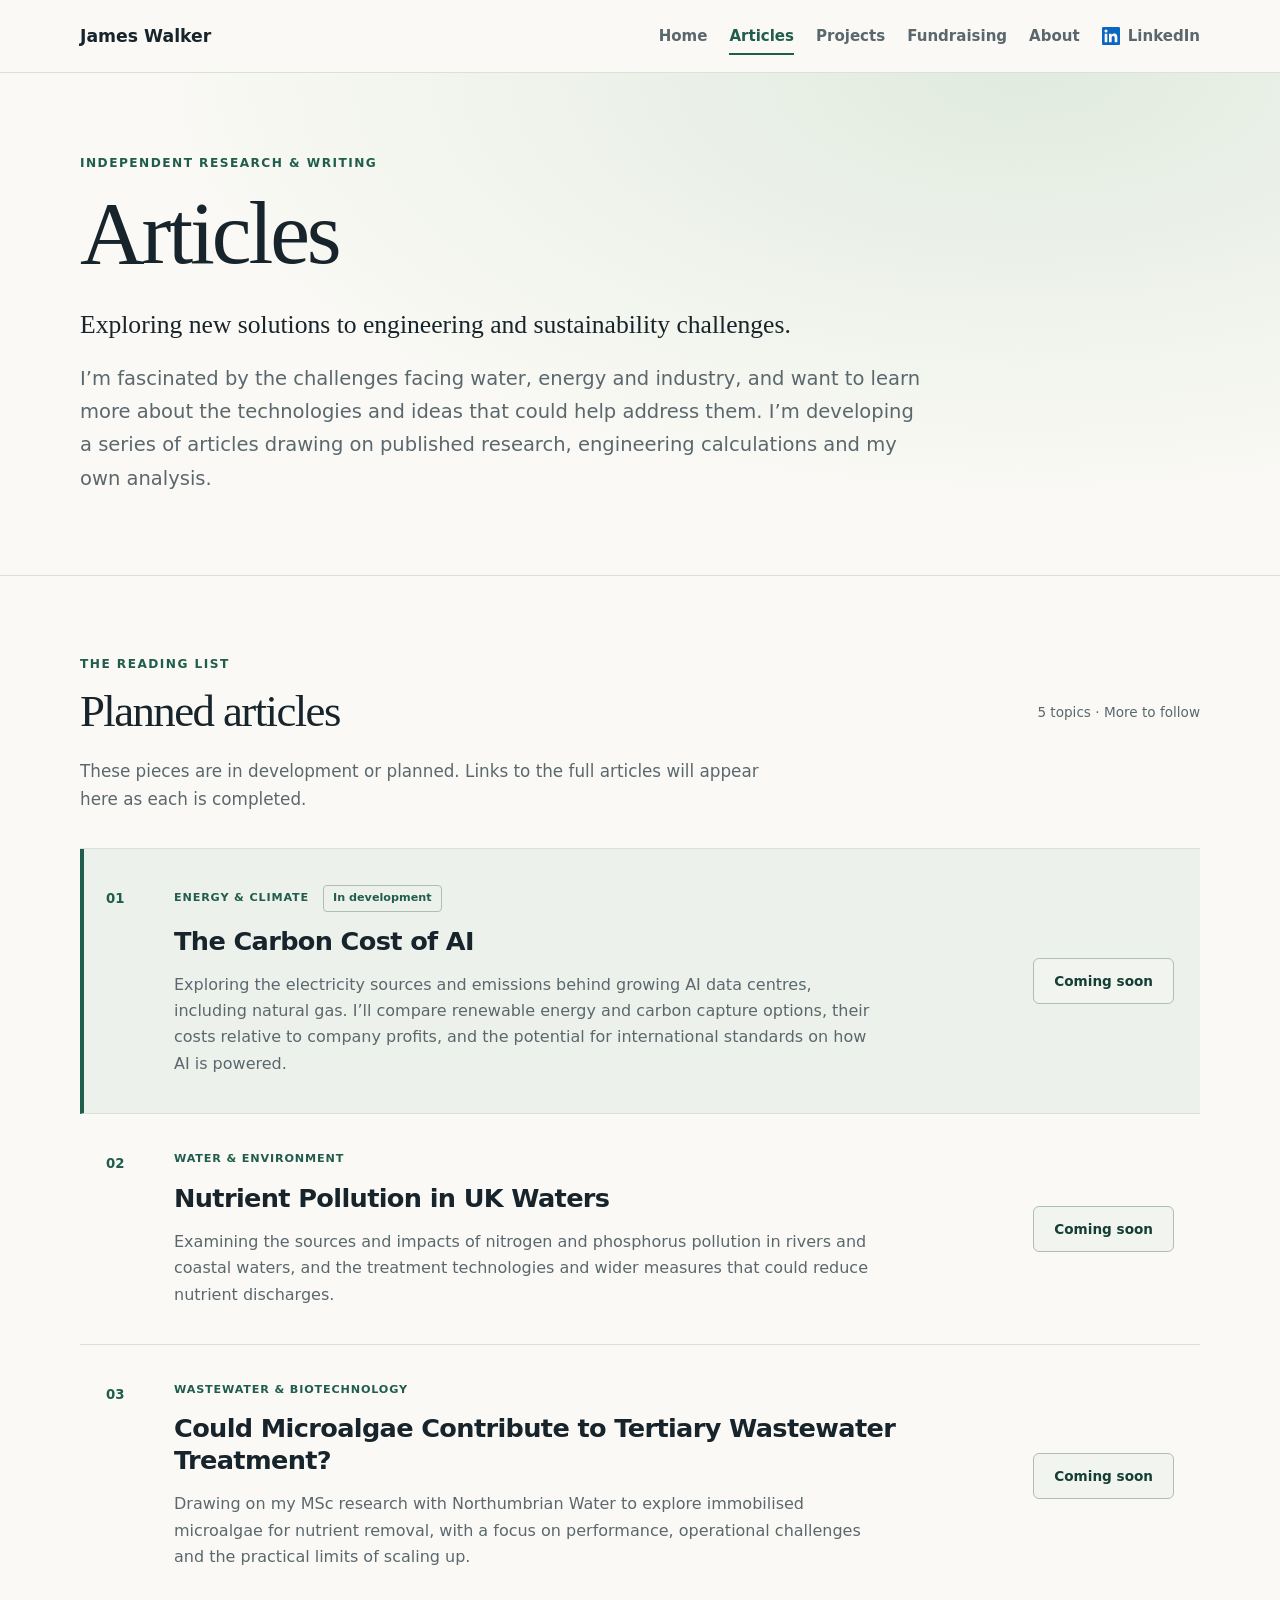
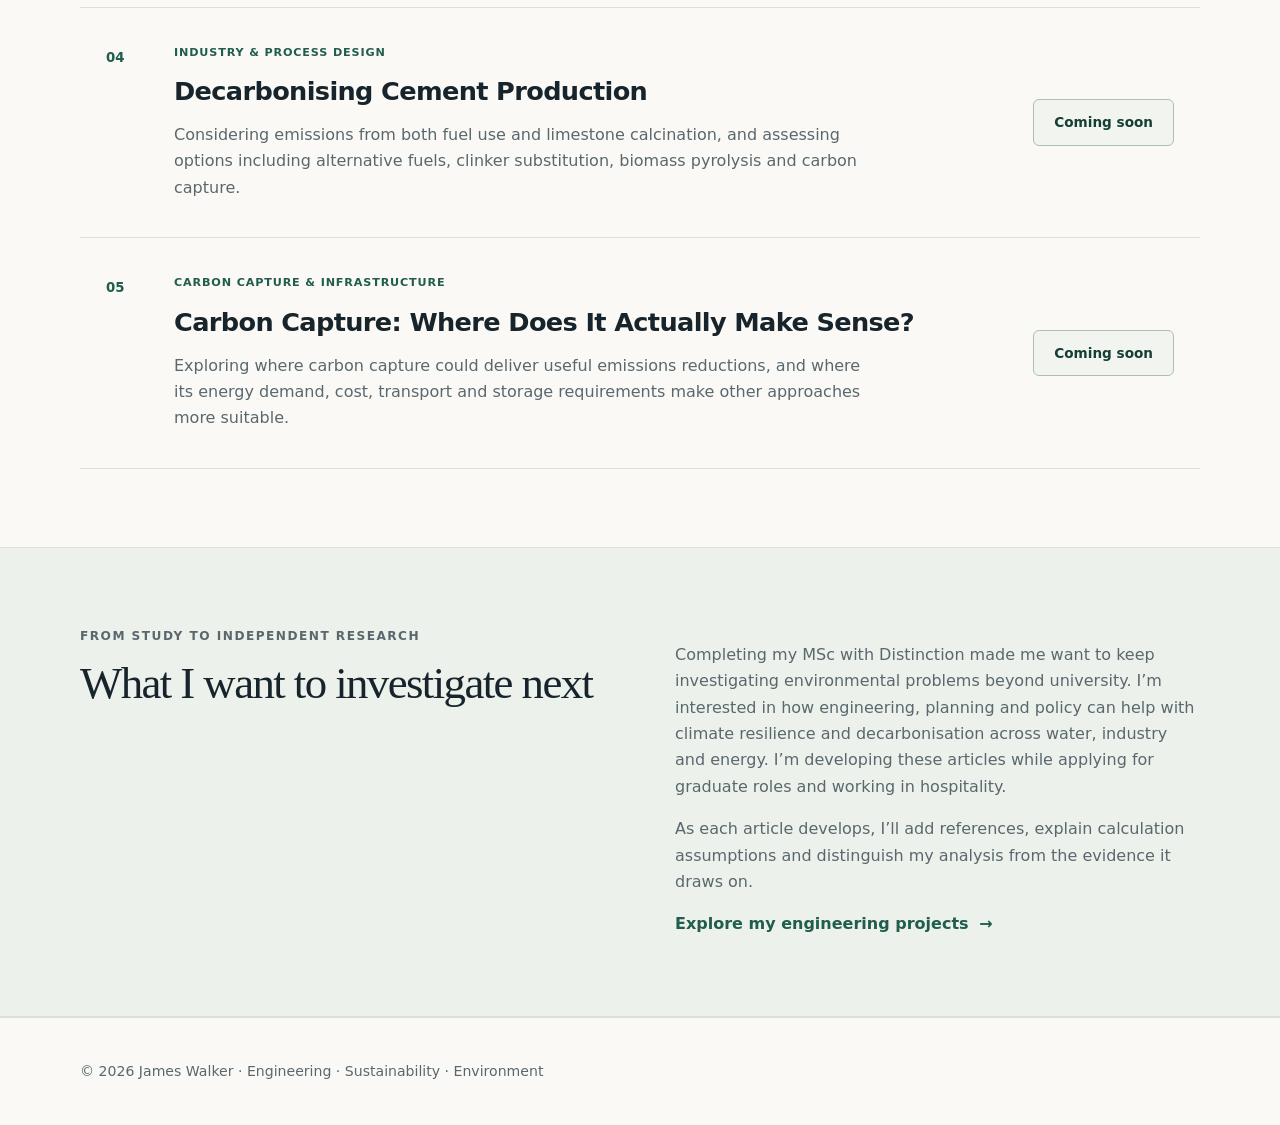
==== commit b9bf6a34: "Rephrase Articles introduction around engineering and sustainability challenges" ====
--- a/articles.html
+++ b/articles.html
@@ -29,8 +29,8 @@
         <div>
           <p class="eyebrow">Independent research & writing</p>
           <h1>Articles</h1>
-          <p class="intro">Questions I’m working on after my MSc.</p>
-          <p class="page-description">I’m developing a series of articles on water, energy and industrial decarbonisation. Each will bring together published research, engineering calculations and my own analysis.</p>
+          <p class="intro">Exploring new solutions to engineering and sustainability challenges.</p>
+          <p class="page-description">I’m fascinated by the challenges facing water, energy and industry, and want to learn more about the technologies and ideas that could help address them. I’m developing a series of articles drawing on published research, engineering calculations and my own analysis.</p>
         </div>
       </div>
     </section>
--- a/styles.css
+++ b/styles.css
@@ -402,3 +402,10 @@
 @media (max-width: 820px) {
   .fundraising-highlight .fundraising-overview { grid-template-areas: "copy" "appeal" "photo"; row-gap: 12px; }
 }
+
+/* Keep the About heading close to its text when the columns stack. */
+#about h2 { margin-bottom: 0; }
+#about .two-col > div + div > p:first-child { margin-top: 0; }
+@media (max-width: 820px) {
+  #about .two-col { row-gap: 20px; }
+}
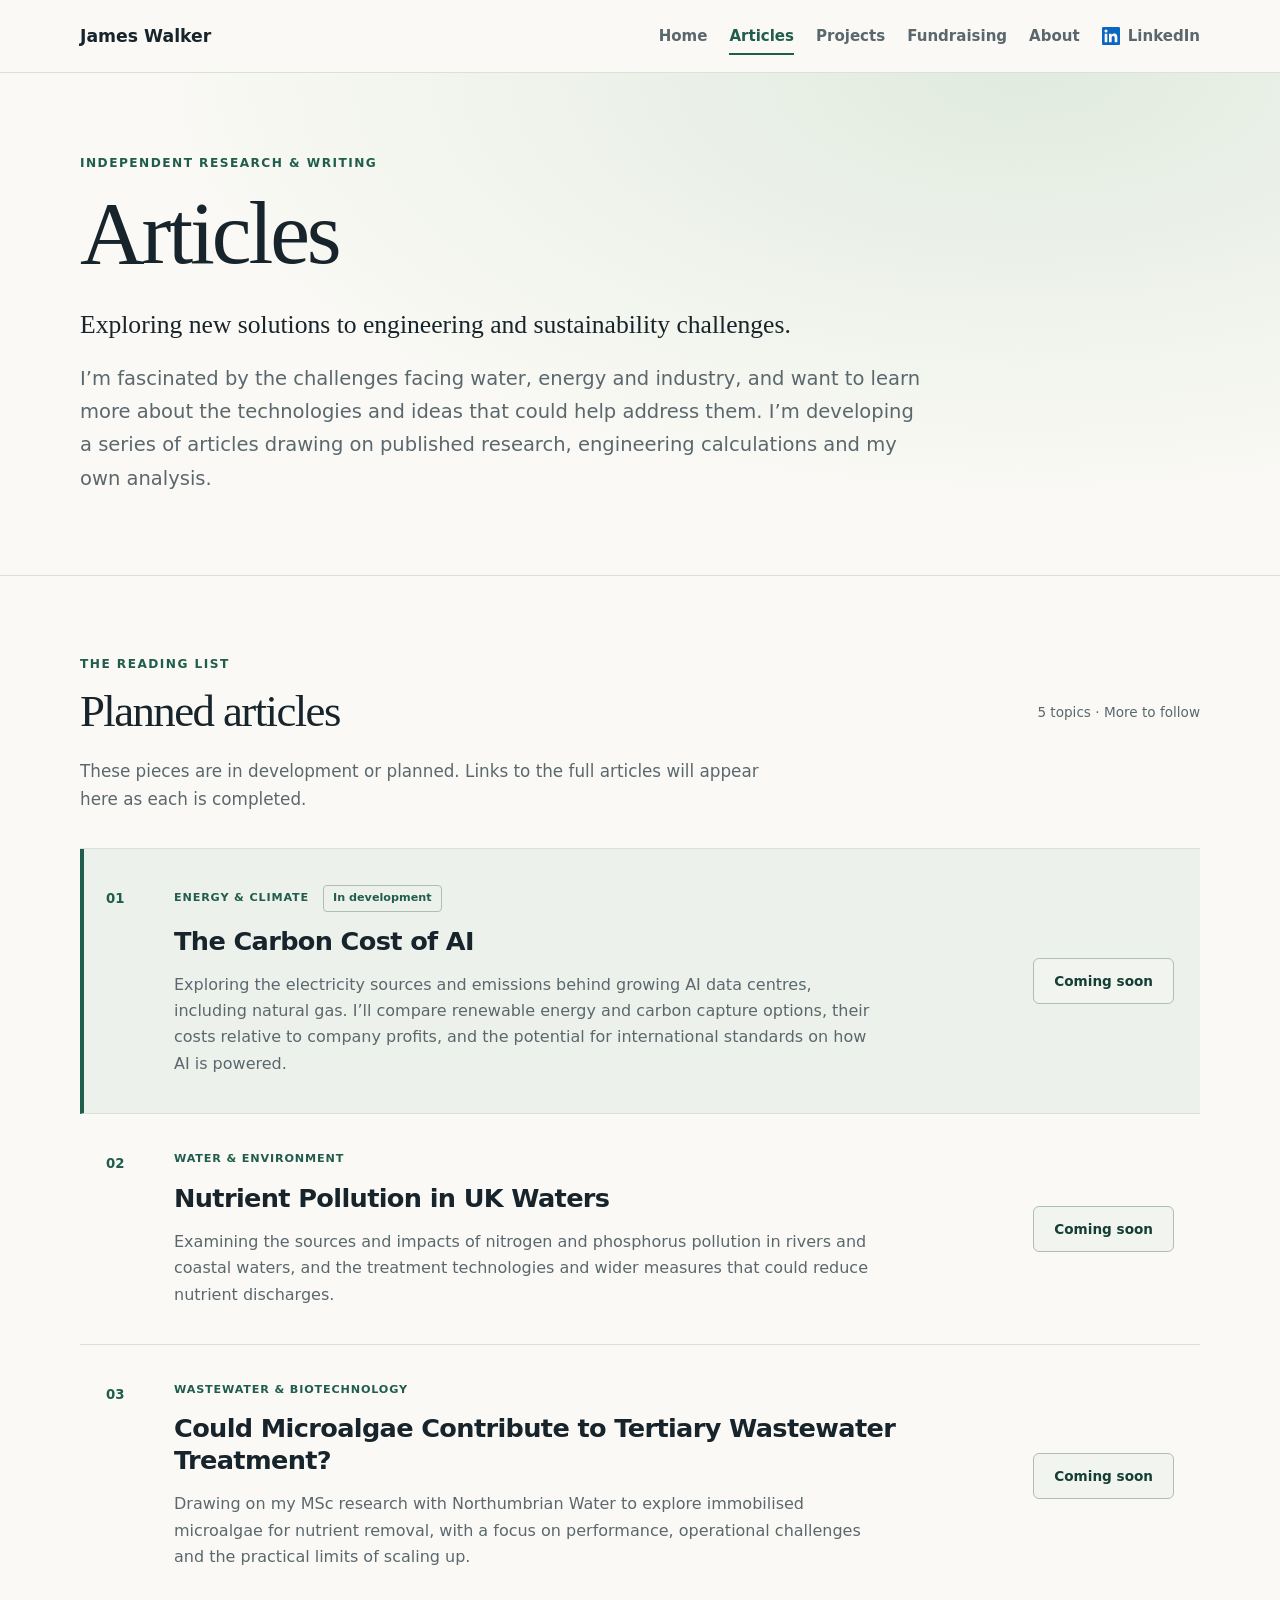
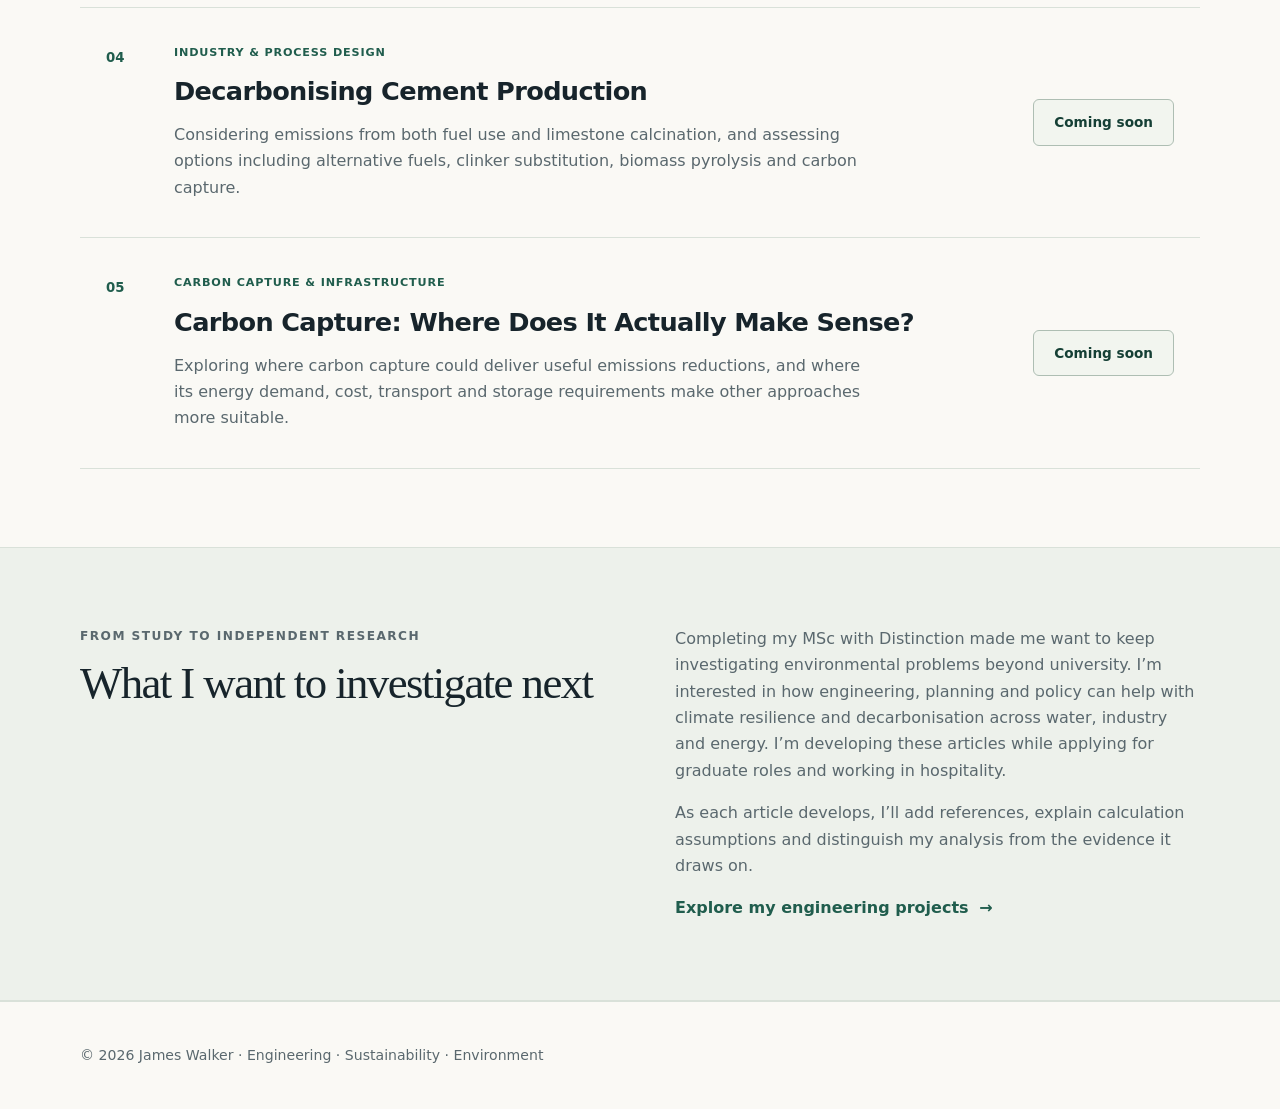
==== commit 393bbdc4: "Apply consistent wording, date style and section spacing across the portfolio Use challenges and sol" ====
--- a/articles.html
+++ b/articles.html
@@ -6,7 +6,7 @@
   <meta name="description" content="Planned engineering and sustainability articles by James Walker, covering AI emissions, water quality, microalgae, cement and carbon capture.">
   <link rel="canonical" href="https://jamesdwalker02.github.io/articles.html">
   <title>Articles | James Walker</title>
-  <link rel="stylesheet" href="styles.css?v=20261103-1">
+  <link rel="stylesheet" href="styles.css?v=20261103-3">
 </head>
 <body>
   <a class="skip-link" href="#main">Skip to content</a>
--- a/styles.css
+++ b/styles.css
@@ -403,9 +403,9 @@
   .fundraising-highlight .fundraising-overview { grid-template-areas: "copy" "appeal" "photo"; row-gap: 12px; }
 }
 
-/* Keep the About heading close to its text when the columns stack. */
-#about h2 { margin-bottom: 0; }
-#about .two-col > div + div > p:first-child { margin-top: 0; }
+/* Consistent heading-to-copy spacing in stacked editorial sections. */
+.section .two-col:not(.fundraising-overview) h2 { margin-bottom: 0; }
+.section .two-col:not(.fundraising-overview) > div + div > p:first-child { margin-top: 0; }
 @media (max-width: 820px) {
-  #about .two-col { row-gap: 20px; }
-}
+  .section .two-col:not(.fundraising-overview) { row-gap: 20px; }
+}
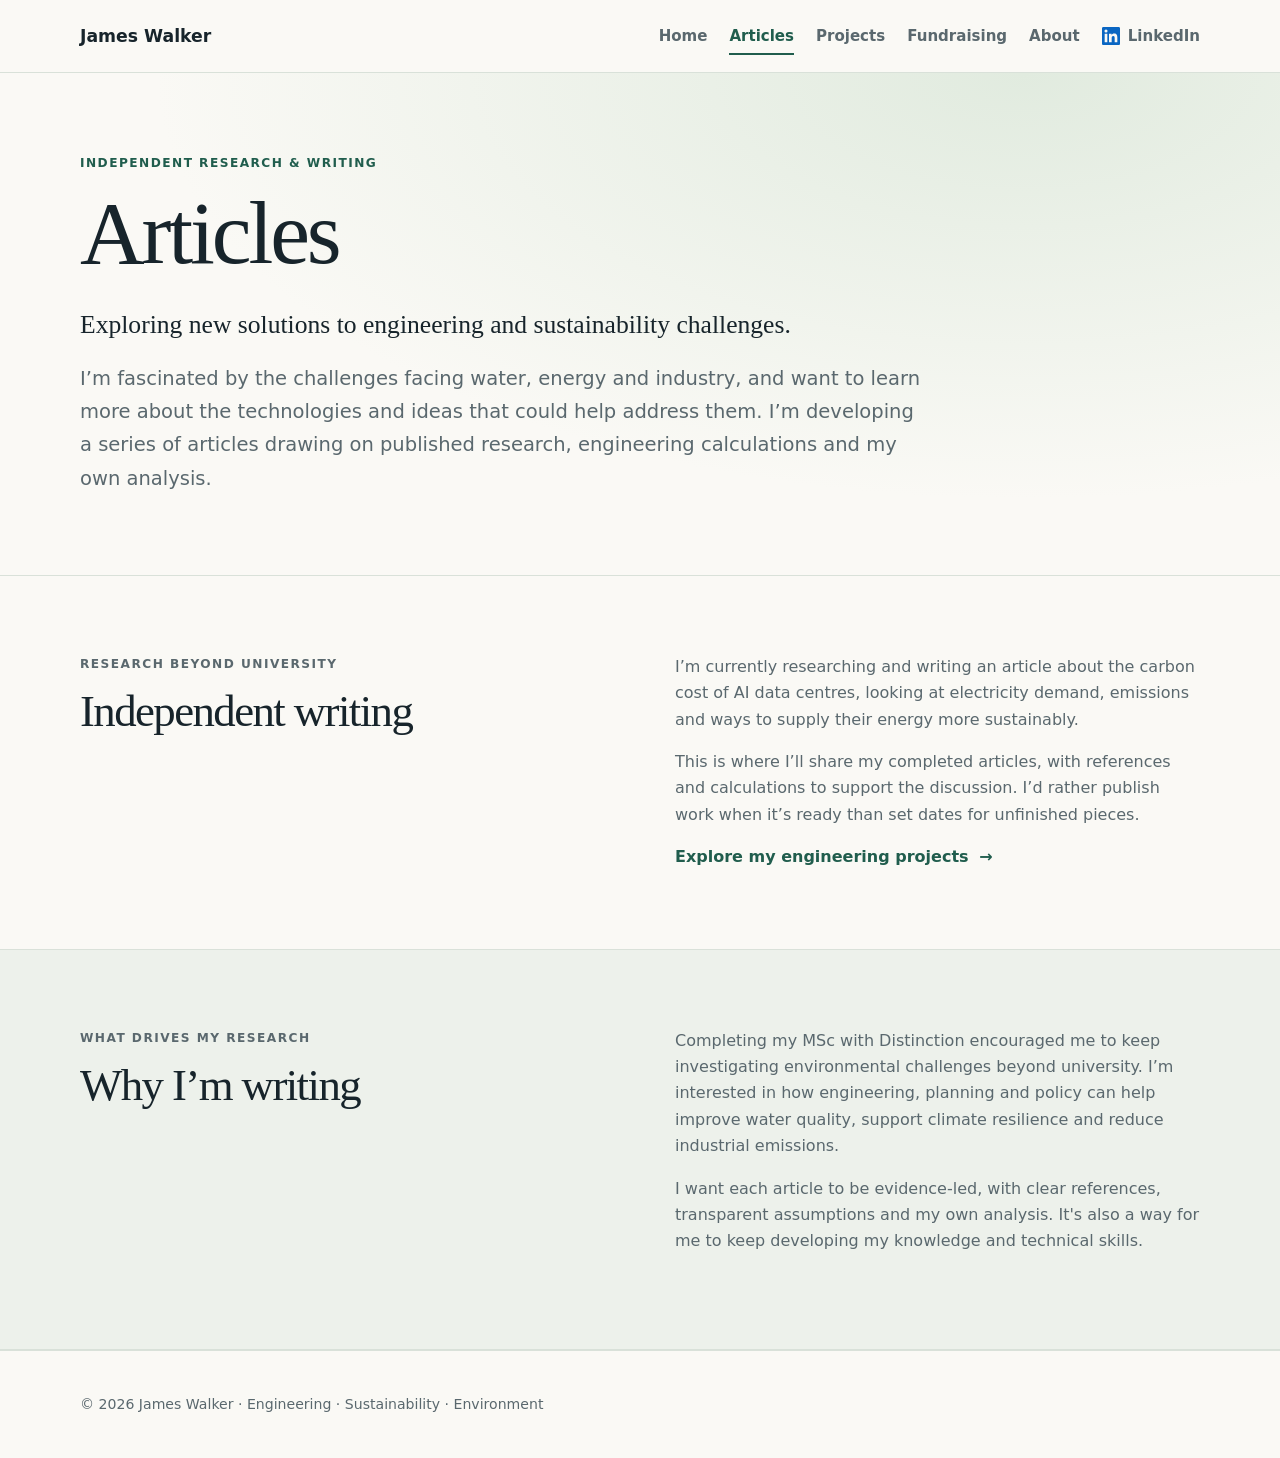
==== commit 527cb92f: "Replace unpublished article list with honest research introduction" ====
--- a/articles.html
+++ b/articles.html
@@ -3,10 +3,10 @@
 <head>
   <meta charset="UTF-8">
   <meta name="viewport" content="width=device-width, initial-scale=1.0">
-  <meta name="description" content="Planned engineering and sustainability articles by James Walker, covering AI emissions, water quality, microalgae, cement and carbon capture.">
+  <meta name="description" content="Independent research and engineering and sustainability articles by James Walker, exploring climate resilience, water and industrial decarbonisation.">
   <link rel="canonical" href="https://jamesdwalker02.github.io/articles.html">
   <title>Articles | James Walker</title>
-  <link rel="stylesheet" href="styles.css?v=20261103-3">
+  <link rel="stylesheet" href="styles.css?v=20261113-1">
 </head>
 <body>
   <a class="skip-link" href="#main">Skip to content</a>
@@ -34,49 +34,23 @@
         </div>
       </div>
     </section>
-    <section class="section" aria-labelledby="planned-heading">
-      <div class="container">
-        <p class="eyebrow">The reading list</p>
-        <div class="section-heading"><h2 id="planned-heading">Planned articles</h2><span class="collection-label">5 topics · More to follow</span></div>
-        <p class="section-intro">These pieces are in development or planned. Links to the full articles will appear here as each is completed.</p>
-        <div class="article-list">
-          <article class="article-row article-row-featured">
-            <span class="article-number" aria-hidden="true">01</span>
-            <div class="article-copy">
-              <p class="article-category">Energy & climate <span class="development-label">In development</span></p>
-              <h3>The Carbon Cost of AI</h3>
-              <p>Exploring the electricity sources and emissions behind growing AI data centres, including natural gas. I’ll compare renewable energy and carbon capture options, their costs relative to company profits, and the potential for international standards on how AI is powered.</p>
-            </div>
-            <!-- When published, replace this status box with an anchor to the completed article. -->
-            <div class="article-availability"><span class="coming-soon">Coming soon</span></div>
-          </article>
-          <article class="article-row">
-            <span class="article-number" aria-hidden="true">02</span>
-            <div class="article-copy"><p class="article-category">Water & environment</p><h3>Nutrient Pollution in UK Waters</h3><p>Examining the sources and impacts of nitrogen and phosphorus pollution in rivers and coastal waters, and the treatment technologies and wider measures that could reduce nutrient discharges.</p></div>
-            <div class="article-availability"><span class="coming-soon">Coming soon</span></div>
-          </article>
-          <article class="article-row">
-            <span class="article-number" aria-hidden="true">03</span>
-            <div class="article-copy"><p class="article-category">Wastewater & biotechnology</p><h3>Could Microalgae Contribute to Tertiary Wastewater Treatment?</h3><p>Drawing on my MSc research with Northumbrian Water to explore immobilised microalgae for nutrient removal, with a focus on performance, operational challenges and the practical limits of scaling up.</p></div>
-            <div class="article-availability"><span class="coming-soon">Coming soon</span></div>
-          </article>
-          <article class="article-row">
-            <span class="article-number" aria-hidden="true">04</span>
-            <div class="article-copy"><p class="article-category">Industry & process design</p><h3>Decarbonising Cement Production</h3><p>Considering emissions from both fuel use and limestone calcination, and assessing options including alternative fuels, clinker substitution, biomass pyrolysis and carbon capture.</p></div>
-            <div class="article-availability"><span class="coming-soon">Coming soon</span></div>
-          </article>
-          <article class="article-row">
-            <span class="article-number" aria-hidden="true">05</span>
-            <div class="article-copy"><p class="article-category">Carbon capture & infrastructure</p><h3>Carbon Capture: Where Does It Actually Make Sense?</h3><p>Exploring where carbon capture could deliver useful emissions reductions, and where its energy demand, cost, transport and storage requirements make other approaches more suitable.</p></div>
-            <div class="article-availability"><span class="coming-soon">Coming soon</span></div>
-          </article>
+    <section class="section articles-work" aria-labelledby="articles-work-heading">
+      <div class="container two-col">
+        <div>
+          <p class="eyebrow">Research beyond university</p>
+          <h2 id="articles-work-heading">Independent writing</h2>
+        </div>
+        <div>
+          <p>I’m currently researching and writing an article about the carbon cost of AI data centres, looking at electricity demand, emissions and ways to supply their energy more sustainably.</p>
+          <p>This is where I’ll share my completed articles, with references and calculations to support the discussion. I’d rather publish work when it’s ready than set dates for unfinished pieces.</p>
+          <a class="text-link" href="projects.html">Explore my engineering projects <span aria-hidden="true">→</span></a>
         </div>
       </div>
     </section>
     <section class="section alt">
       <div class="container two-col">
-        <div><p class="eyebrow">From study to independent research</p><h2>What I want to investigate next</h2></div>
-        <div><p>Completing my MSc with Distinction made me want to keep investigating environmental problems beyond university. I’m interested in how engineering, planning and policy can help with climate resilience and decarbonisation across water, industry and energy. I’m developing these articles while applying for graduate roles and working in hospitality.</p><p>As each article develops, I’ll add references, explain calculation assumptions and distinguish my analysis from the evidence it draws on.</p><a class="text-link" href="projects.html">Explore my engineering projects <span aria-hidden="true">→</span></a></div>
+        <div><p class="eyebrow">What drives my research</p><h2>Why I’m writing</h2></div>
+        <div><p>Completing my MSc with Distinction encouraged me to keep investigating environmental challenges beyond university. I’m interested in how engineering, planning and policy can help improve water quality, support climate resilience and reduce industrial emissions.</p><p>I want each article to be evidence-led, with clear references, transparent assumptions and my own analysis. It's also a way for me to keep developing my knowledge and technical skills.</p></div>
       </div>
     </section>
   </main>
--- a/styles.css
+++ b/styles.css
@@ -409,3 +409,232 @@
 @media (max-width: 820px) {
   .section .two-col:not(.fundraising-overview) { row-gap: 20px; }
 }
+
+/* Fundraising diary: dated progress snapshots and photographs. */
+.fundraising-raised { font-weight: 800; }
+.fund-card .fundraising-raised { color: white; }
+.fundraising-progress { display: block; width: 100%; height: 13px; margin: 16px 0 8px; accent-color: #f5a0ce; }
+.fundraising-freshness { color: var(--muted); font-size: .85rem; line-height: 1.6; }
+.fund-card .fundraising-freshness { color: #f5efff; font-size: .82rem; }
+.fundraising-updates .section-heading { align-items: baseline; }
+.fundraising-update-summary { display: grid; grid-template-columns: repeat(3, minmax(0,1fr)); gap: 14px; margin: 30px 0 14px; }
+.fundraising-update-summary > div { padding: 19px 20px; background: white; border: 1px solid var(--line); border-radius: 10px; }
+.fundraising-update-summary span { display: block; font-size: .79rem; color: var(--muted); font-weight: 700; }
+.fundraising-update-summary strong { display: block; margin-top: 6px; color: var(--dark); font-size: clamp(1.45rem, 2.6vw, 2.1rem); letter-spacing: -.02em; }
+.fundraising-update-grid { display: grid; grid-template-columns: repeat(2, minmax(0,1fr)); gap: 22px; margin-top: 38px; align-items: start; }
+.fundraising-update-card { overflow: hidden; border: 1px solid var(--line); border-radius: 12px; background: #fff; }
+.fundraising-update-body { padding: 28px 30px 22px; }
+.fundraising-update-body h3 { margin: 10px 0 14px; font-family: Georgia,"Times New Roman",serif; font-size: 1.5rem; font-weight: 500; }
+.fundraising-update-body p:not(.challenge-date) { color: var(--muted); }
+.fundraising-update-card-text { grid-column: 1 / -1; }
+.update-photo { margin: 0; border-top: 1px solid var(--line); background: #f4f0fb; }
+.update-photo img { display: block; width: 100%; max-height: 440px; object-fit: contain; background: #f4f0fb; }
+.update-photo figcaption { padding: 12px 18px; font-size: .84rem; color: var(--muted); }
+@media(max-width: 820px) {
+  .fundraising-update-grid { grid-template-columns: 1fr; gap: 18px; }
+  .fundraising-update-card-text { grid-column: auto; }
+  .fundraising-update-summary { grid-template-columns: 1fr 1fr; }
+}
+@media(max-width: 520px) {
+  .fundraising-update-summary { grid-template-columns: 1fr; }
+  .fundraising-update-body { padding: 24px; }
+  .fundraising-update-grid { margin-top: 28px; }
+}
+
+
+/* ---------------------------------------------
+   Newcastle academic projects — independent portfolio styling.
+   Navy and restrained red accents are inspired by the user's alma mater.
+   The University crest and logo are intentionally not reproduced.
+   --------------------------------------------- */
+.projects-page {
+  --ink: #051435;
+  --muted: #4d5e71;
+  --green: #003a65;
+  --dark: #051435;
+  --soft: #f2f6fa;
+  --line: #d7e0e9;
+  --paper: #ffffff;
+  --white: #ffffff;
+  --project-navy: #051435;
+  --project-blue: #003a65;
+  --project-red: #da1a35;
+  background: #ffffff;
+}
+.projects-page header { background: rgba(255,255,255,.97); border-bottom: 1px solid #d9e2ec; }
+.projects-page .brand::before { background: var(--project-red); }
+.projects-page nav a.active { color: var(--project-navy); box-shadow: 0 3px 0 var(--project-red); }
+.projects-page nav a:hover { color: var(--project-red); }
+.projects-page .projects-hero {
+  background: linear-gradient(110deg, #ffffff 35%, #f1f5fa 100%);
+  border-top: 4px solid var(--project-red);
+  border-bottom: 2px solid var(--project-navy);
+  padding: 52px 0 54px;
+}
+.projects-page .academic-affiliation {
+  display: flex;
+  align-items: baseline;
+  flex-wrap: wrap;
+  column-gap: 13px;
+  row-gap: 2px;
+  width: fit-content;
+  max-width: 100%;
+  padding: 10px 16px;
+  margin-bottom: 28px;
+  background: white;
+  border-left: 4px solid var(--project-red);
+  border-block: 1px solid #dde5ed;
+  border-right: 1px solid #dde5ed;
+  border-radius: 0 7px 7px 0;
+}
+.projects-page .academic-affiliation-kicker {
+  color: #58708b;
+  font-size: .70rem;
+  letter-spacing: .075em;
+  text-transform: uppercase;
+  font-weight: 800;
+}
+.projects-page .academic-affiliation strong {
+  color: var(--project-navy);
+  font-size: 1rem;
+  letter-spacing: -.015em;
+  white-space: nowrap;
+}
+.projects-page .academic-affiliation > span:last-child {
+  flex-basis: 100%;
+  color: #526779;
+  font-size: .82rem;
+}
+.projects-page .projects-hero h1 { color: var(--project-navy); }
+.projects-page .projects-hero .page-description { color: #3d4c5c; }
+.projects-page .project-index a {
+  border: 1px solid #cdd8e3;
+  color: var(--project-navy);
+  background: #fff;
+  text-decoration: none;
+  transition: border-color .15s ease, background .15s ease;
+}
+.projects-page .project-index a:hover {
+  background: #fceff2;
+  border-color: var(--project-red);
+  color: var(--project-navy);
+}
+.projects-page .section[id] { border-bottom: 1px solid #dfe7ef; }
+.projects-page .section.alt { background: #f3f7fb; }
+.projects-page .project-detail {
+  border-left: 4px solid var(--project-red);
+  padding-left: 25px;
+}
+.projects-page .project-title h2 { color: var(--project-navy); }
+.projects-page .project-title .eyebrow { color: #a31333; }
+.projects-page .project-title .project-mark {
+  background: #e8eff7;
+  border-color: #c9d8e9;
+  color: var(--project-navy);
+}
+.projects-page .project-body h3 { color: var(--project-blue); }
+.projects-page .project-photo {
+  border-color: #cddae6;
+  box-shadow: 0 5px 18px rgba(5, 20, 53, .035);
+}
+.projects-page .project-photo figcaption strong { color: var(--project-navy); }
+.projects-page .text-link,
+.projects-page .project-source a { color: var(--project-blue); }
+.projects-page a:focus-visible { outline-color: var(--project-red); }
+@media (max-width: 820px) {
+  .projects-page .projects-hero { padding: 42px 0; }
+  .projects-page .project-detail { padding-left: 18px; }
+  .projects-page .academic-affiliation { margin-bottom: 24px; }
+}
+@media (max-width: 520px) {
+  .projects-page .academic-affiliation { align-items: flex-start; flex-direction: column; padding: 12px 14px; }
+  .projects-page .academic-affiliation > span:last-child { flex-basis: auto; }
+}
+
+/* Fundraising story photographs alongside their matching dated updates. */
+.fundraising-page .fundraising-update-grid {
+  display: grid;
+  grid-template-columns: minmax(0,1fr);
+  gap: 22px;
+}
+.fundraising-page .fundraising-update-card {
+  display: grid;
+  grid-template-columns: minmax(0,1.05fr) minmax(260px,.85fr);
+  min-width: 0;
+  overflow: hidden;
+  align-items: stretch;
+}
+.fundraising-page .fundraising-update-card-text {
+  grid-template-columns: 1fr;
+}
+.fundraising-page .fundraising-update-card .fundraising-update-body {
+  padding: 30px;
+  align-self: center;
+}
+.fundraising-page .fundraising-update-card .update-photo {
+  border-top: 0;
+  border-left: 1px solid var(--line);
+  display: flex;
+  flex-direction: column;
+  min-width: 0;
+  margin: 0;
+  background: #faf7ff;
+}
+.fundraising-page .fundraising-update-card .update-photo a {
+  display: grid;
+  place-items: center;
+  flex: 1 1 auto;
+  padding: 12px;
+  background: #faf7ff;
+}
+.fundraising-page .fundraising-update-card .update-photo img {
+  width: auto;
+  max-width: 100%;
+  height: auto;
+  max-height: 390px;
+  margin: auto;
+  object-fit: contain;
+  background: #faf7ff;
+}
+.fundraising-page .fundraising-update-card .update-photo figcaption {
+  border-top: 1px solid var(--line);
+  background: #fff;
+  text-align: center;
+}
+@media (max-width: 820px) {
+  .fundraising-page .fundraising-update-card { grid-template-columns: minmax(0,1fr); }
+  .fundraising-page .fundraising-update-card .update-photo {
+    border-top: 1px solid var(--line);
+    border-left: 0;
+  }
+  .fundraising-page .fundraising-update-card .fundraising-update-body { padding: 24px; }
+}
+
+/* Compact, consistent photo presentation inside the chronological fundraising cards. */
+.fundraising-page .challenge-card .timeline-photo {
+  max-width: 560px;
+  margin: 18px 0 0;
+}
+.fundraising-page .challenge-card .timeline-photo a {
+  display: block;
+  width: fit-content;
+  max-width: 100%;
+}
+.fundraising-page .challenge-card .timeline-photo img {
+  display: block;
+  width: auto;
+  max-width: 100%;
+  max-height: 380px;
+  height: auto;
+  object-fit: contain;
+  border-radius: 10px;
+}
+.fundraising-page .challenge-card .timeline-photo figcaption {
+  margin-top: 8px;
+  font-size: .82rem;
+}
+.fundraising-page .journey-footnote { margin: 26px 0 0; }
+.fundraising-page .journey-footnote a { color: var(--green); text-underline-offset: 3px; }
+@media (max-width: 820px) {
+  .fundraising-page .challenge-card .timeline-photo img { max-height: 350px; }
+}
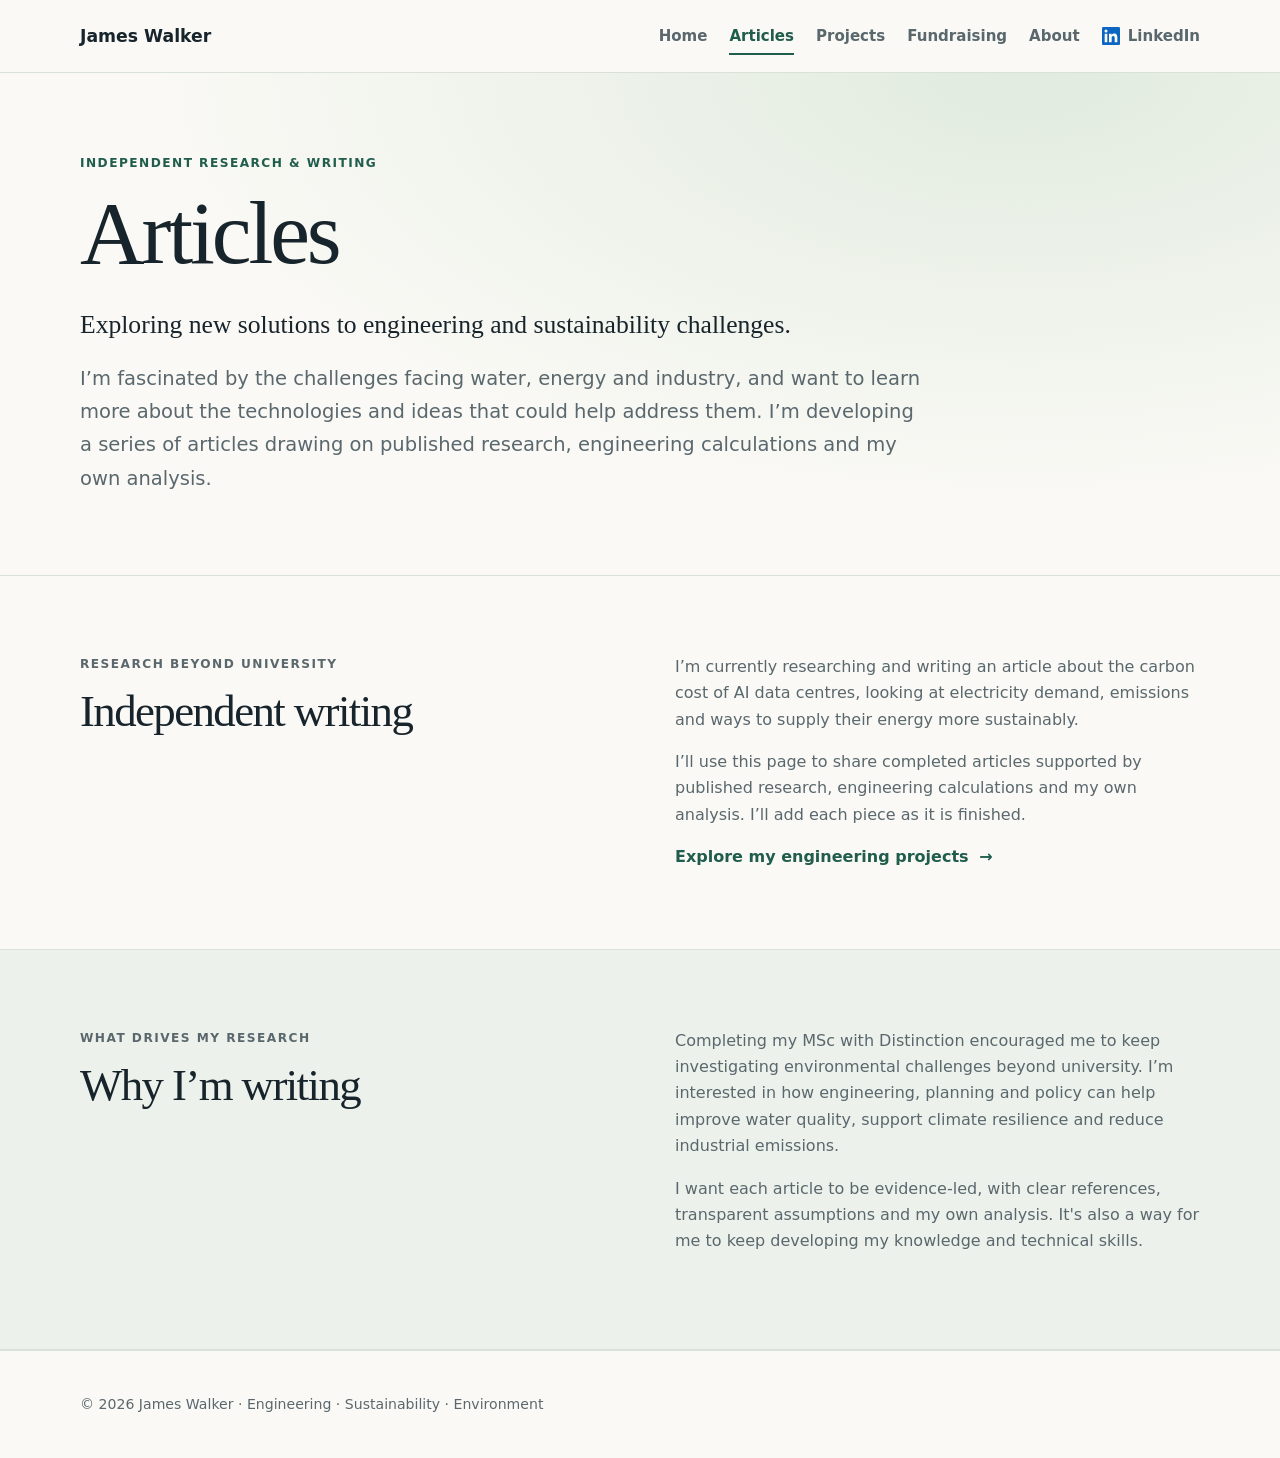
==== commit 920c13aa: "Refine introduction to independent research without publication promises" ====
--- a/articles.html
+++ b/articles.html
@@ -42,7 +42,7 @@
         </div>
         <div>
           <p>I’m currently researching and writing an article about the carbon cost of AI data centres, looking at electricity demand, emissions and ways to supply their energy more sustainably.</p>
-          <p>This is where I’ll share my completed articles, with references and calculations to support the discussion. I’d rather publish work when it’s ready than set dates for unfinished pieces.</p>
+          <p>I’ll use this page to share completed articles supported by published research, engineering calculations and my own analysis. I’ll add each piece as it is finished.</p>
           <a class="text-link" href="projects.html">Explore my engineering projects <span aria-hidden="true">→</span></a>
         </div>
       </div>
--- a/styles.css
+++ b/styles.css
@@ -638,3 +638,43 @@
 @media (max-width: 820px) {
   .fundraising-page .challenge-card .timeline-photo img { max-height: 350px; }
 }
+
+/* Compact November bake sale photo gallery within the existing fundraiser timeline. */
+.fundraising-page .challenge-card .timeline-gallery {
+  display: grid;
+  grid-template-columns: repeat(2, minmax(0,1fr));
+  gap: 14px;
+  margin: 20px 0 0;
+  max-width: 760px;
+}
+.fundraising-page .challenge-card .timeline-gallery-item {
+  margin: 0;
+  min-width: 0;
+}
+.fundraising-page .challenge-card .timeline-gallery-item a {
+  display: block;
+  overflow: hidden;
+  border: 1px solid #ddd2e9;
+  border-radius: 10px;
+  background: #f7f3fa;
+}
+.fundraising-page .challenge-card .timeline-gallery-item img {
+  display: block;
+  width: 100%;
+  height: clamp(180px,25vw,290px);
+  object-fit: cover;
+  object-position: 50% 55%;
+  transition: transform .2s ease;
+}
+.fundraising-page .challenge-card .timeline-gallery-item a:hover img { transform: scale(1.015); }
+.fundraising-page .challenge-card .timeline-gallery-item figcaption {
+  color: var(--muted);
+  font-size: .8rem;
+  line-height: 1.5;
+  margin-top: 8px;
+}
+@media(max-width: 520px) {
+  .fundraising-page .challenge-card .timeline-gallery { gap: 10px; }
+  .fundraising-page .challenge-card .timeline-gallery-item img { height: 205px; }
+  .fundraising-page .challenge-card .timeline-gallery-item figcaption { font-size: .76rem; }
+}
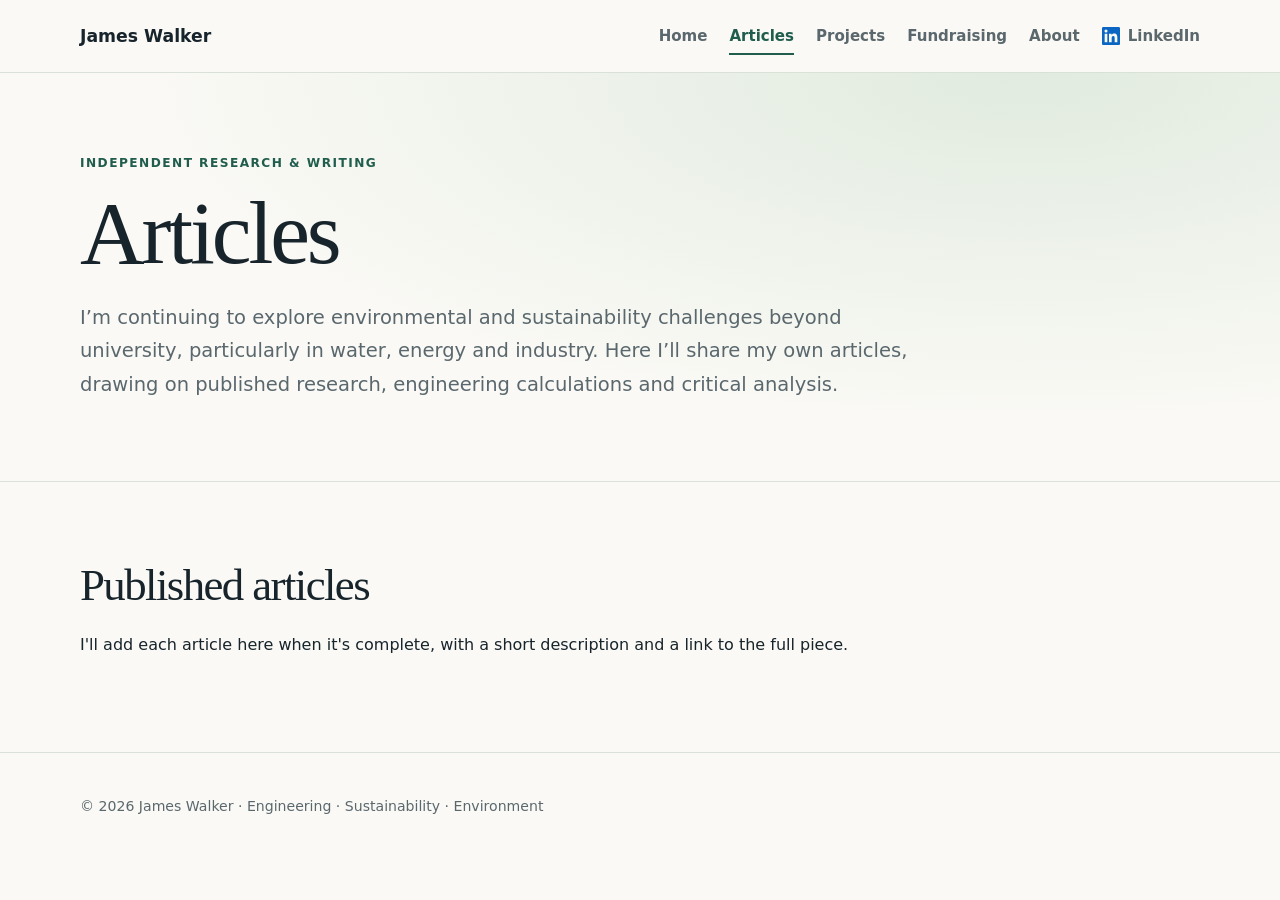
==== commit 4ae911c7: "Simplify articles landing page to introduction and published-article listing" ====
--- a/articles.html
+++ b/articles.html
@@ -3,10 +3,10 @@
 <head>
   <meta charset="UTF-8">
   <meta name="viewport" content="width=device-width, initial-scale=1.0">
-  <meta name="description" content="Independent research and engineering and sustainability articles by James Walker, exploring climate resilience, water and industrial decarbonisation.">
-  <link rel="canonical" href="https://jamesdwalker02.github.io/articles.html">
+  <meta name="description" content="Independent research and published articles by James Walker on environmental engineering, water, energy and industrial sustainability.">
+  <link rel="canonical" href="https://james-walker.co.uk/articles.html">
   <title>Articles | James Walker</title>
-  <link rel="stylesheet" href="styles.css?v=20261113-1">
+  <link rel="stylesheet" href="styles.css?v=20261113-2">
 </head>
 <body>
   <a class="skip-link" href="#main">Skip to content</a>
@@ -24,33 +24,30 @@
     </div>
   </header>
   <main id="main">
-    <section class="articles-hero">
+    <section class="articles-hero articles-hero-compact">
       <div class="container articles-hero-copy">
-        <div>
-          <p class="eyebrow">Independent research & writing</p>
-          <h1>Articles</h1>
-          <p class="intro">Exploring new solutions to engineering and sustainability challenges.</p>
-          <p class="page-description">I’m fascinated by the challenges facing water, energy and industry, and want to learn more about the technologies and ideas that could help address them. I’m developing a series of articles drawing on published research, engineering calculations and my own analysis.</p>
-        </div>
+        <p class="eyebrow">Independent research &amp; writing</p>
+        <h1>Articles</h1>
+        <p class="page-description">I’m continuing to explore environmental and sustainability challenges beyond university, particularly in water, energy and industry. Here I’ll share my own articles, drawing on published research, engineering calculations and critical analysis.</p>
       </div>
     </section>
-    <section class="section articles-work" aria-labelledby="articles-work-heading">
-      <div class="container two-col">
-        <div>
-          <p class="eyebrow">Research beyond university</p>
-          <h2 id="articles-work-heading">Independent writing</h2>
+
+    <section class="section published-articles" aria-labelledby="published-articles-heading">
+      <div class="container">
+        <h2 id="published-articles-heading">Published articles</h2>
+        <div class="published-articles-list">
+          <!-- Add each completed article below as a linked card.
+          <article class="published-article-card">
+            <div>
+              <p class="eyebrow">Topic · Date</p>
+              <h3><a href="article-slug.html">Article title</a></h3>
+              <p>One or two sentences describing the published article.</p>
+              <a class="text-link" href="article-slug.html">Read article →</a>
+            </div>
+          </article>
+          -->
+          <p class="articles-empty">I'll add each article here when it's complete, with a short description and a link to the full piece.</p>
         </div>
-        <div>
-          <p>I’m currently researching and writing an article about the carbon cost of AI data centres, looking at electricity demand, emissions and ways to supply their energy more sustainably.</p>
-          <p>I’ll use this page to share completed articles supported by published research, engineering calculations and my own analysis. I’ll add each piece as it is finished.</p>
-          <a class="text-link" href="projects.html">Explore my engineering projects <span aria-hidden="true">→</span></a>
-        </div>
-      </div>
-    </section>
-    <section class="section alt">
-      <div class="container two-col">
-        <div><p class="eyebrow">What drives my research</p><h2>Why I’m writing</h2></div>
-        <div><p>Completing my MSc with Distinction encouraged me to keep investigating environmental challenges beyond university. I’m interested in how engineering, planning and policy can help improve water quality, support climate resilience and reduce industrial emissions.</p><p>I want each article to be evidence-led, with clear references, transparent assumptions and my own analysis. It's also a way for me to keep developing my knowledge and technical skills.</p></div>
       </div>
     </section>
   </main>
